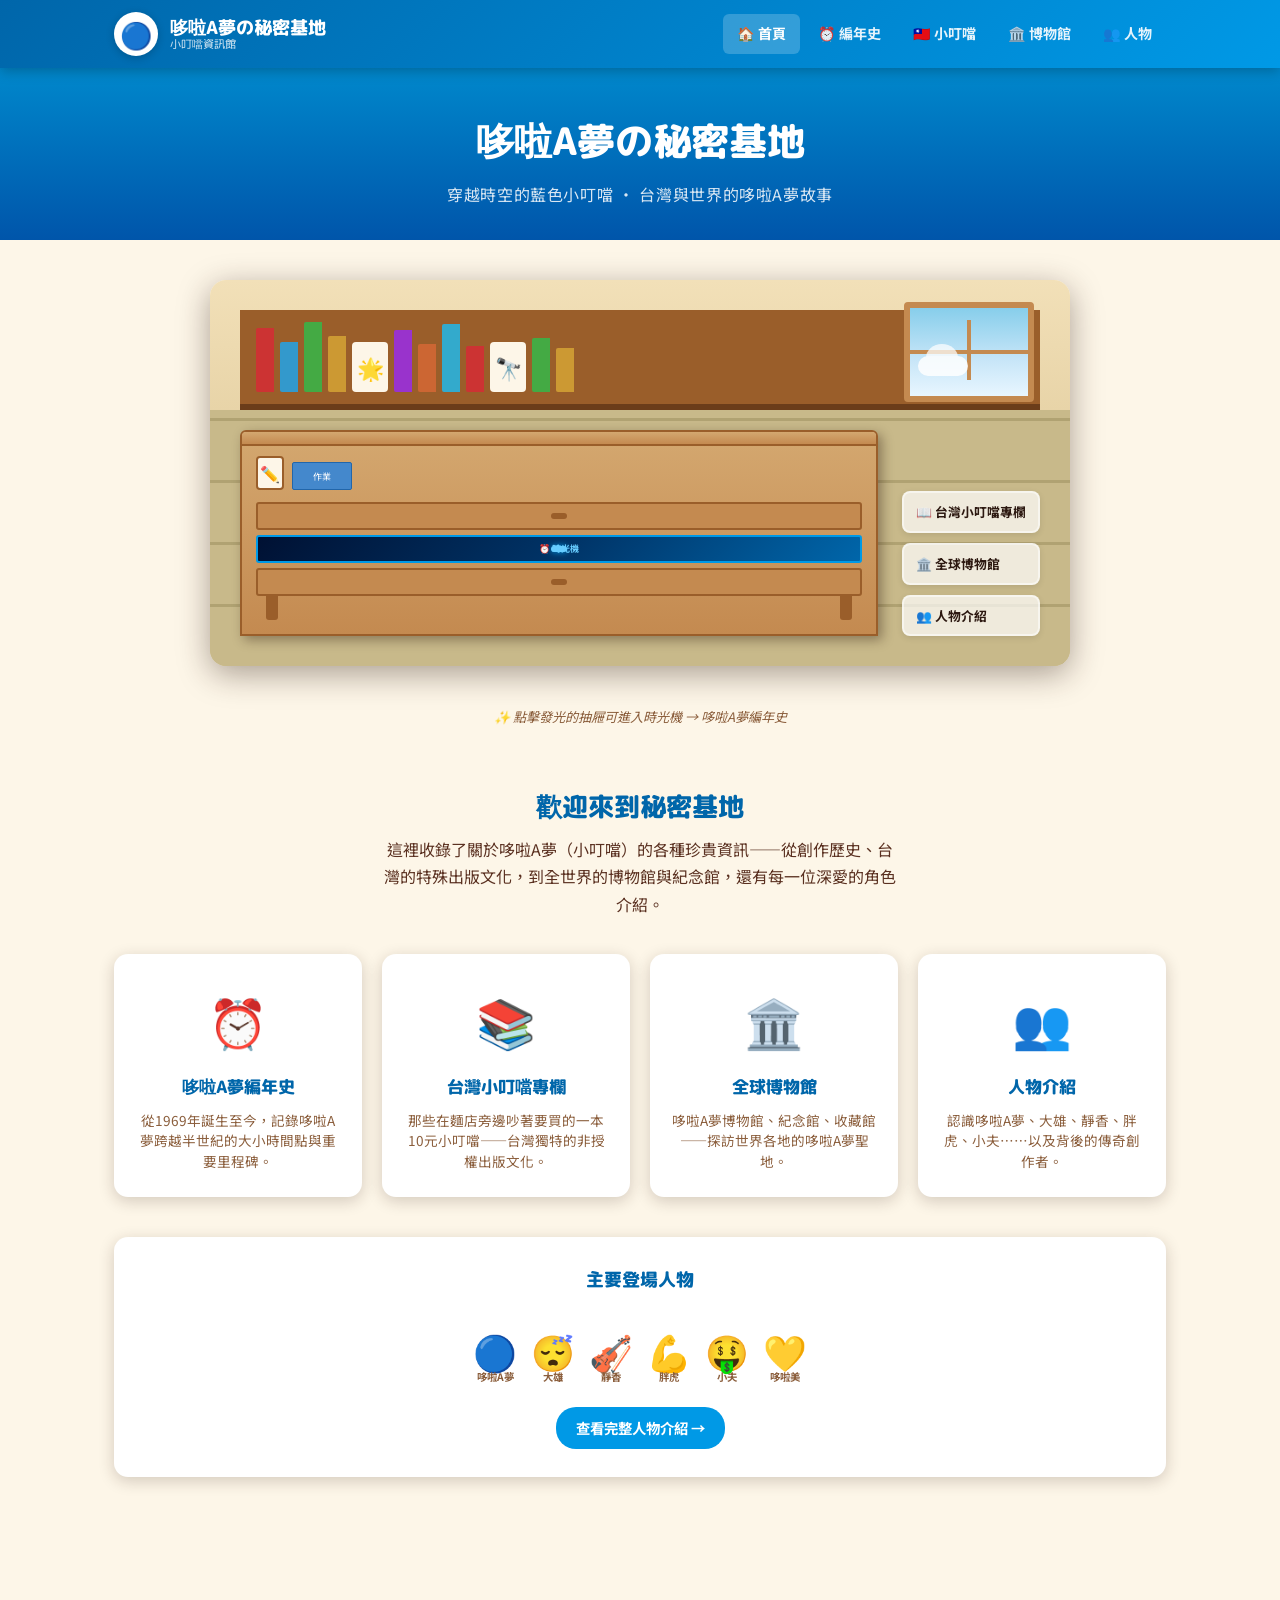
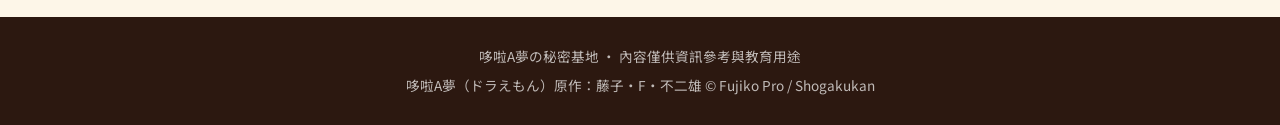
==== index.html @ fd7b61fc "Initial commit: 哆啦A夢秘密基地網站 包含首頁（大雄房間主題）、編年史、台灣小叮噹專欄、全球博物館、人物介紹共5頁。" ====
<!DOCTYPE html>
<html lang="zh-TW">
<head>
<meta charset="UTF-8">
<meta name="viewport" content="width=device-width, initial-scale=1.0">
<title>哆啦A夢の秘密基地 — 小叮噹資訊館</title>
<link rel="stylesheet" href="css/style.css">
<style>
  /* Index-only overrides */
  body { background: var(--cream); }

  .room-intro {
    background: linear-gradient(180deg, #0088cc 0%, #0055aa 100%);
    color: white;
    text-align: center;
    padding: 40px 24px 32px;
  }
  .room-intro h1 {
    font-family: 'M PLUS Rounded 1c', sans-serif;
    font-size: 2.4rem;
    font-weight: 800;
    margin-bottom: 8px;
  }
  .room-intro .sub {
    font-size: 1rem;
    opacity: 0.85;
    letter-spacing: 0.04em;
  }

  .drawer-link { display: block; text-decoration: none; }
  .drawer-link .drawer-magic { display: flex; align-items: center; justify-content: center; }

  .room-hint {
    text-align: center;
    font-size: 0.82rem;
    color: var(--text-light);
    margin-top: 10px;
    font-style: italic;
  }

  .doraemon-svg {
    display: block;
    width: 100%;
    max-width: 360px;
    margin: 0 auto 20px;
  }

  .character-row {
    display: flex;
    justify-content: center;
    gap: 14px;
    padding: 20px 0 10px;
  }
  .char-mini {
    text-align: center;
    font-size: 2.2rem;
    line-height: 1;
  }
  .char-mini span {
    display: block;
    font-size: 0.65rem;
    color: var(--text-light);
    font-weight: 700;
    margin-top: 4px;
  }
</style>
</head>
<body>

<header class="site-header">
  <div class="header-inner">
    <a href="index.html" class="site-logo">
      <div class="logo-icon">🔵</div>
      <div class="logo-text">
        哆啦A夢の秘密基地
        <div class="logo-sub">小叮噹資訊館</div>
      </div>
    </a>
    <nav class="site-nav">
      <a href="index.html" class="active">🏠 首頁</a>
      <a href="chronicle.html">⏰ 編年史</a>
      <a href="taiwan.html">🇹🇼 小叮噹</a>
      <a href="museums.html">🏛️ 博物館</a>
      <a href="characters.html">👥 人物</a>
    </nav>
  </div>
</header>

<div class="room-intro">
  <h1>哆啦A夢の秘密基地</h1>
  <p class="sub">穿越時空的藍色小叮噹 · 台灣與世界的哆啦A夢故事</p>
</div>

<div class="content-wrap">

  <!-- Room Scene -->
  <div class="room-scene">
    <!-- Wall -->
    <div class="room-wall">
      <div class="room-window">
        <div class="window-cross"></div>
        <div class="window-cloud"></div>
      </div>

      <!-- Bookshelf -->
      <div class="room-shelf">
        <div class="book book-1"></div>
        <div class="book book-2"></div>
        <div class="book book-3"></div>
        <div class="book book-4"></div>
        <div class="shelf-item">🌟</div>
        <div class="book book-5"></div>
        <div class="book book-6"></div>
        <div class="book book-7"></div>
        <div class="book book-1" style="height:46px"></div>
        <div class="shelf-item">🔭</div>
        <div class="book book-3" style="height:54px"></div>
        <div class="book book-4" style="height:44px"></div>
      </div>
    </div>

    <!-- Floor / Tatami -->
    <div class="room-floor-area">
      <!-- Desk -->
      <div class="desk">
        <div class="desk-top"></div>
        <div class="desk-items">
          <div class="pencil-cup">✏️</div>
          <div class="desk-book">作業</div>
        </div>
        <div class="drawers">
          <div class="drawer"></div>
          <a href="chronicle.html" class="drawer-link" title="打開時光機抽屜 → 前往編年史">
            <div class="drawer drawer-magic"></div>
          </a>
          <div class="drawer"></div>
        </div>
        <div class="desk-legs">
          <div class="desk-leg"></div>
          <div class="desk-leg"></div>
        </div>
      </div>

      <!-- Floor items / quick nav -->
      <div class="floor-items">
        <a href="taiwan.html" class="floor-item">📖 台灣小叮噹專欄</a>
        <a href="museums.html" class="floor-item">🏛️ 全球博物館</a>
        <a href="characters.html" class="floor-item">👥 人物介紹</a>
      </div>
    </div>
  </div>

  <p class="room-hint">✨ 點擊發光的抽屜可進入時光機 → 哆啦A夢編年史</p>

  <!-- Intro -->
  <div class="section-intro" style="margin-top:36px">
    <h2>歡迎來到秘密基地</h2>
    <p>這裡收錄了關於哆啦A夢（小叮噹）的各種珍貴資訊——從創作歷史、台灣的特殊出版文化，到全世界的博物館與紀念館，還有每一位深愛的角色介紹。</p>
  </div>

  <!-- Nav Cards -->
  <div class="nav-cards">
    <a href="chronicle.html" class="nav-card">
      <span class="nav-card-icon">⏰</span>
      <h3>哆啦A夢編年史</h3>
      <p>從1969年誕生至今，記錄哆啦A夢跨越半世紀的大小時間點與重要里程碑。</p>
    </a>
    <a href="taiwan.html" class="nav-card">
      <span class="nav-card-icon">📚</span>
      <h3>台灣小叮噹專欄</h3>
      <p>那些在麵店旁邊吵著要買的一本10元小叮噹——台灣獨特的非授權出版文化。</p>
    </a>
    <a href="museums.html" class="nav-card">
      <span class="nav-card-icon">🏛️</span>
      <h3>全球博物館</h3>
      <p>哆啦A夢博物館、紀念館、收藏館——探訪世界各地的哆啦A夢聖地。</p>
    </a>
    <a href="characters.html" class="nav-card">
      <span class="nav-card-icon">👥</span>
      <h3>人物介紹</h3>
      <p>認識哆啦A夢、大雄、靜香、胖虎、小夫⋯⋯以及背後的傳奇創作者。</p>
    </a>
  </div>

  <!-- Character quick show -->
  <div style="background:white; border-radius:14px; padding:28px 20px; box-shadow:0 4px 16px var(--shadow); text-align:center; margin-bottom:40px;">
    <div style="font-family:'M PLUS Rounded 1c',sans-serif; font-size:1.1rem; font-weight:800; color:var(--blue-dark); margin-bottom:18px;">主要登場人物</div>
    <div class="character-row">
      <div class="char-mini">🔵<span>哆啦A夢</span></div>
      <div class="char-mini">😴<span>大雄</span></div>
      <div class="char-mini">🎻<span>靜香</span></div>
      <div class="char-mini">💪<span>胖虎</span></div>
      <div class="char-mini">🤑<span>小夫</span></div>
      <div class="char-mini">💛<span>哆啦美</span></div>
    </div>
    <a href="characters.html" style="display:inline-block; margin-top:14px; padding:9px 20px; background:var(--blue); color:white; border-radius:20px; font-weight:700; font-size:0.9rem;">查看完整人物介紹 →</a>
  </div>

</div>

<footer>
  <p>哆啦A夢の秘密基地 · 內容僅供資訊參考與教育用途</p>
  <p style="margin-top:6px">哆啦A夢（ドラえもん）原作：藤子・F・不二雄 © Fujiko Pro / Shogakukan</p>
</footer>

</body>
</html>
---- css/style.css ----
@import url('https://fonts.googleapis.com/css2?family=M+PLUS+Rounded+1c:wght@400;700;800&family=Noto+Sans+TC:wght@300;400;700&display=swap');

:root {
  --blue: #0099e6;
  --blue-dark: #0066aa;
  --blue-light: #66ccff;
  --blue-glow: rgba(0, 153, 230, 0.5);
  --red: #dd2233;
  --yellow: #ffcc00;
  --wood: #6b3d1a;
  --wood-mid: #9a5e2a;
  --wood-light: #c48a50;
  --wood-highlight: #d4a870;
  --tatami: #c8b98a;
  --tatami-line: #b0a272;
  --wall: #f2e0b8;
  --wall-shadow: #e8d4a8;
  --cream: #fdf6e8;
  --text: #2c1810;
  --text-mid: #5a3020;
  --text-light: #8b5e3c;
  --white: #ffffff;
  --drawer-glow: rgba(0, 200, 255, 0.6);
  --shadow: rgba(44, 24, 16, 0.2);
  --shadow-deep: rgba(44, 24, 16, 0.4);
}

* { margin: 0; padding: 0; box-sizing: border-box; }

body {
  font-family: 'Noto Sans TC', 'M PLUS Rounded 1c', 'Microsoft JhengHei', sans-serif;
  background-color: var(--cream);
  color: var(--text);
  line-height: 1.7;
}

a { color: var(--blue-dark); text-decoration: none; }
a:hover { color: var(--blue); }

/* ── HEADER / NAV ─────────────────────────── */
.site-header {
  background: linear-gradient(135deg, var(--blue-dark) 0%, var(--blue) 100%);
  padding: 0;
  position: sticky;
  top: 0;
  z-index: 100;
  box-shadow: 0 3px 12px rgba(0,0,0,0.25);
}

.header-inner {
  max-width: 1100px;
  margin: 0 auto;
  display: flex;
  align-items: center;
  justify-content: space-between;
  padding: 0 24px;
}

.site-logo {
  display: flex;
  align-items: center;
  gap: 12px;
  padding: 12px 0;
  text-decoration: none;
}

.logo-icon {
  width: 44px;
  height: 44px;
  background: white;
  border-radius: 50%;
  display: flex;
  align-items: center;
  justify-content: center;
  font-size: 26px;
  box-shadow: 0 2px 8px rgba(0,0,0,0.2);
}

.logo-text {
  font-family: 'M PLUS Rounded 1c', sans-serif;
  font-weight: 800;
  color: white;
  font-size: 1.15rem;
  line-height: 1.2;
}

.logo-sub {
  font-size: 0.7rem;
  opacity: 0.85;
  font-weight: 400;
}

.site-nav {
  display: flex;
  gap: 4px;
}

.site-nav a {
  color: rgba(255,255,255,0.9);
  padding: 8px 14px;
  border-radius: 6px;
  font-size: 0.88rem;
  font-weight: 700;
  transition: all 0.2s;
  white-space: nowrap;
}

.site-nav a:hover, .site-nav a.active {
  background: rgba(255,255,255,0.2);
  color: white;
}

/* ── PAGE HERO ─────────────────────────────── */
.page-hero {
  background: linear-gradient(135deg, var(--blue) 0%, var(--blue-dark) 100%);
  color: white;
  text-align: center;
  padding: 48px 24px 40px;
}

.page-hero h1 {
  font-family: 'M PLUS Rounded 1c', sans-serif;
  font-size: 2.2rem;
  font-weight: 800;
  margin-bottom: 10px;
}

.page-hero p {
  font-size: 1rem;
  opacity: 0.9;
  max-width: 600px;
  margin: 0 auto;
}

/* ── MAIN CONTENT ──────────────────────────── */
.content-wrap {
  max-width: 1100px;
  margin: 0 auto;
  padding: 40px 24px;
}

/* ── ROOM SCENE (INDEX) ────────────────────── */
.room-scene {
  position: relative;
  width: 100%;
  max-width: 860px;
  margin: 0 auto 40px;
  border-radius: 16px;
  overflow: hidden;
  box-shadow: 0 8px 32px var(--shadow-deep);
}

.room-wall {
  background: linear-gradient(180deg, var(--wall) 0%, var(--wall-shadow) 100%);
  padding: 30px 30px 0;
  position: relative;
}

.room-window {
  position: absolute;
  top: 22px;
  right: 36px;
  width: 130px;
  height: 100px;
  background: linear-gradient(180deg, #87ceeb 0%, #c8e6f8 60%, #e8f6ff 100%);
  border: 6px solid var(--wood-light);
  border-radius: 4px;
  overflow: hidden;
}

.window-cross {
  position: absolute;
  top: 50%;
  left: 0; right: 0;
  height: 4px;
  background: var(--wood-light);
  transform: translateY(-50%);
}

.window-cross::after {
  content: '';
  position: absolute;
  left: 50%;
  top: -30px;
  width: 4px;
  height: 60px;
  background: var(--wood-light);
  transform: translateX(-50%);
}

.window-cloud {
  position: absolute;
  bottom: 20px;
  left: 8px;
  width: 50px;
  height: 20px;
  background: white;
  border-radius: 50px;
  opacity: 0.85;
}

.window-cloud::after {
  content: '';
  position: absolute;
  top: -12px;
  left: 8px;
  width: 32px;
  height: 28px;
  background: white;
  border-radius: 50%;
  opacity: 0.85;
}

.room-shelf {
  background: var(--wood-mid);
  border-bottom: 6px solid var(--wood);
  padding: 12px 16px;
  display: flex;
  gap: 6px;
  align-items: flex-end;
  min-height: 80px;
  margin-bottom: 0;
}

.book {
  width: 18px;
  border-radius: 2px 0 0 2px;
  cursor: pointer;
  transition: transform 0.2s;
}

.book:hover { transform: translateY(-4px); }

.book-1 { height: 64px; background: #cc3333; }
.book-2 { height: 50px; background: #3399cc; }
.book-3 { height: 70px; background: #44aa44; }
.book-4 { height: 56px; background: #cc9933; }
.book-5 { height: 62px; background: #9933cc; }
.book-6 { height: 48px; background: #cc6633; }
.book-7 { height: 68px; background: #33aacc; }
.shelf-item {
  width: 36px;
  height: 50px;
  background: var(--cream);
  border-radius: 4px;
  display: flex;
  align-items: center;
  justify-content: center;
  font-size: 22px;
}

.room-floor-area {
  background: repeating-linear-gradient(
    0deg,
    var(--tatami) 0px,
    var(--tatami) 59px,
    var(--tatami-line) 59px,
    var(--tatami-line) 62px
  ),
  repeating-linear-gradient(
    90deg,
    transparent 0px,
    transparent 119px,
    var(--tatami-line) 119px,
    var(--tatami-line) 122px
  );
  background-color: var(--tatami);
  padding: 20px 30px 30px;
  display: flex;
  gap: 24px;
  align-items: flex-end;
}

/* Desk */
.desk {
  flex: 1;
  background: linear-gradient(180deg, var(--wood-highlight) 0%, var(--wood-light) 100%);
  border-radius: 6px 6px 0 0;
  padding: 14px;
  box-shadow: 4px 4px 12px var(--shadow-deep), inset 0 1px 0 rgba(255,255,255,0.3);
  border: 2px solid var(--wood-mid);
  min-height: 160px;
  position: relative;
}

.desk-top {
  height: 14px;
  background: linear-gradient(180deg, var(--wood-highlight), var(--wood-light));
  border-radius: 4px 4px 0 0;
  margin: -14px -14px 10px;
  border-bottom: 2px solid var(--wood-mid);
}

.desk-items {
  display: flex;
  gap: 8px;
  align-items: flex-end;
  margin-bottom: 12px;
}

.pencil-cup {
  width: 28px;
  height: 34px;
  background: var(--cream);
  border-radius: 4px;
  border: 2px solid var(--wood-mid);
  display: flex;
  align-items: center;
  justify-content: center;
  font-size: 16px;
}

.desk-book {
  height: 28px;
  width: 60px;
  background: #4488cc;
  border-radius: 2px;
  border: 1px solid #2266aa;
  display: flex;
  align-items: center;
  justify-content: center;
  color: white;
  font-size: 9px;
}

.drawers {
  display: flex;
  flex-direction: column;
  gap: 5px;
}

.drawer {
  background: var(--wood-light);
  border: 2px solid var(--wood-mid);
  border-radius: 3px;
  height: 28px;
  position: relative;
  cursor: pointer;
  transition: all 0.3s ease;
}

.drawer::after {
  content: '';
  position: absolute;
  left: 50%;
  top: 50%;
  transform: translate(-50%, -50%);
  width: 16px;
  height: 6px;
  background: var(--wood-mid);
  border-radius: 3px;
}

.drawer:hover {
  background: var(--wood-highlight);
  transform: translateX(-3px);
}

.drawer-magic {
  background: linear-gradient(135deg, #001133 0%, #003366 50%, #0066aa 100%);
  border-color: var(--blue);
  animation: glow-pulse 2.5s ease-in-out infinite;
  position: relative;
  overflow: visible;
}

.drawer-magic::after {
  background: var(--blue-light);
  box-shadow: 0 0 6px var(--blue);
}

.drawer-magic::before {
  content: '⏰ 時光機';
  position: absolute;
  left: 50%;
  top: 50%;
  transform: translate(-50%, -50%);
  color: var(--blue-light);
  font-size: 9px;
  font-weight: 700;
  white-space: nowrap;
  z-index: 2;
}

@keyframes glow-pulse {
  0%, 100% { box-shadow: 0 0 8px var(--blue-glow), inset 0 0 8px rgba(0,100,200,0.3); }
  50% { box-shadow: 0 0 18px var(--blue-glow), 0 0 30px rgba(0,153,230,0.3), inset 0 0 12px rgba(0,150,255,0.4); }
}

.desk-legs {
  display: flex;
  justify-content: space-between;
  margin: 0 10px;
}

.desk-leg {
  width: 12px;
  height: 24px;
  background: var(--wood-mid);
  border-radius: 0 0 3px 3px;
}

/* Quick nav items on room floor */
.floor-items {
  display: flex;
  flex-direction: column;
  gap: 10px;
}

.floor-item {
  background: rgba(255,255,255,0.7);
  border-radius: 8px;
  padding: 8px 12px;
  display: flex;
  align-items: center;
  gap: 8px;
  font-size: 0.8rem;
  font-weight: 700;
  color: var(--text);
  cursor: pointer;
  text-decoration: none;
  transition: all 0.2s;
  border: 2px solid rgba(255,255,255,0.5);
  box-shadow: 0 2px 6px rgba(0,0,0,0.1);
}

.floor-item:hover {
  background: white;
  transform: translateX(4px);
  color: var(--blue-dark);
}

/* ── INDEX SECTION CARDS ───────────────────── */
.section-intro {
  text-align: center;
  padding: 20px 0 36px;
}

.section-intro h2 {
  font-family: 'M PLUS Rounded 1c', sans-serif;
  font-size: 1.6rem;
  font-weight: 800;
  color: var(--blue-dark);
  margin-bottom: 8px;
}

.section-intro p {
  color: var(--text-mid);
  max-width: 520px;
  margin: 0 auto;
}

.nav-cards {
  display: grid;
  grid-template-columns: repeat(auto-fit, minmax(220px, 1fr));
  gap: 20px;
  margin-bottom: 40px;
}

.nav-card {
  background: white;
  border-radius: 14px;
  padding: 24px 20px;
  text-align: center;
  box-shadow: 0 4px 16px var(--shadow);
  border: 2px solid transparent;
  transition: all 0.25s;
  text-decoration: none;
  color: var(--text);
  display: block;
}

.nav-card:hover {
  border-color: var(--blue);
  transform: translateY(-4px);
  box-shadow: 0 8px 24px var(--shadow-deep);
  color: var(--text);
}

.nav-card-icon {
  font-size: 3rem;
  margin-bottom: 12px;
  display: block;
}

.nav-card h3 {
  font-family: 'M PLUS Rounded 1c', sans-serif;
  font-weight: 800;
  font-size: 1.05rem;
  color: var(--blue-dark);
  margin-bottom: 8px;
}

.nav-card p {
  font-size: 0.85rem;
  color: var(--text-light);
  line-height: 1.5;
}

/* ── TIMELINE ──────────────────────────────── */
.timeline-wrap {
  position: relative;
  padding-left: 40px;
}

.timeline-wrap::before {
  content: '';
  position: absolute;
  left: 14px;
  top: 0;
  bottom: 0;
  width: 4px;
  background: linear-gradient(180deg, var(--blue) 0%, var(--blue-dark) 100%);
  border-radius: 4px;
}

.timeline-item {
  position: relative;
  margin-bottom: 32px;
}

.timeline-dot {
  position: absolute;
  left: -34px;
  top: 4px;
  width: 20px;
  height: 20px;
  border-radius: 50%;
  background: white;
  border: 4px solid var(--blue);
  z-index: 2;
}

.timeline-item.major .timeline-dot {
  border-color: var(--red);
  background: var(--red);
  width: 24px;
  height: 24px;
  left: -36px;
  top: 2px;
}

.timeline-year {
  font-family: 'M PLUS Rounded 1c', sans-serif;
  font-size: 1.1rem;
  font-weight: 800;
  color: var(--blue-dark);
  margin-bottom: 4px;
}

.timeline-item.major .timeline-year {
  color: var(--red);
  font-size: 1.2rem;
}

.timeline-content {
  background: white;
  border-radius: 10px;
  padding: 16px 20px;
  box-shadow: 0 2px 10px var(--shadow);
  border-left: 4px solid var(--blue);
}

.timeline-item.major .timeline-content {
  border-left-color: var(--red);
  background: linear-gradient(135deg, #fff8f8 0%, white 100%);
}

.timeline-content h3 {
  font-family: 'M PLUS Rounded 1c', sans-serif;
  font-weight: 700;
  font-size: 1rem;
  color: var(--text);
  margin-bottom: 6px;
}

.timeline-content p {
  font-size: 0.9rem;
  color: var(--text-mid);
  line-height: 1.65;
}

.timeline-era {
  font-family: 'M PLUS Rounded 1c', sans-serif;
  font-size: 0.8rem;
  font-weight: 800;
  color: white;
  background: var(--blue);
  padding: 4px 14px;
  border-radius: 20px;
  display: inline-block;
  margin-bottom: 20px;
}

/* ── TAIWAN PAGE ───────────────────────────── */
.taiwan-hero {
  background: linear-gradient(135deg, #cc0000 0%, #990000 100%);
  color: white;
  padding: 48px 24px;
  text-align: center;
}

.taiwan-hero h1 {
  font-family: 'M PLUS Rounded 1c', sans-serif;
  font-size: 2.2rem;
  font-weight: 800;
  margin-bottom: 10px;
}

.taiwan-hero p { opacity: 0.9; max-width: 560px; margin: 0 auto; }

.article-body {
  max-width: 760px;
  margin: 0 auto;
}

.article-body h2 {
  font-family: 'M PLUS Rounded 1c', sans-serif;
  font-size: 1.4rem;
  font-weight: 800;
  color: var(--blue-dark);
  margin: 32px 0 12px;
  padding-bottom: 8px;
  border-bottom: 3px solid var(--blue);
}

.article-body h3 {
  font-size: 1.1rem;
  font-weight: 700;
  color: var(--text);
  margin: 20px 0 8px;
}

.article-body p {
  color: var(--text-mid);
  margin-bottom: 14px;
  line-height: 1.8;
}

.article-body ul, .article-body ol {
  padding-left: 24px;
  color: var(--text-mid);
  margin-bottom: 14px;
}

.article-body li {
  margin-bottom: 6px;
  line-height: 1.7;
}

.photo-card {
  background: white;
  border-radius: 12px;
  overflow: hidden;
  box-shadow: 0 4px 16px var(--shadow);
  margin: 24px 0;
}

.photo-card img {
  width: 100%;
  max-height: 400px;
  object-fit: contain;
  background: #f0f0f0;
  display: block;
}

.photo-card-caption {
  padding: 14px 18px;
  font-size: 0.85rem;
  color: var(--text-light);
  border-top: 1px solid #eee;
  line-height: 1.5;
}

.photo-card-caption a {
  color: var(--blue-dark);
}

.highlight-box {
  background: linear-gradient(135deg, #f0f7ff 0%, #e6f3ff 100%);
  border-left: 5px solid var(--blue);
  border-radius: 0 10px 10px 0;
  padding: 18px 20px;
  margin: 20px 0;
}

.highlight-box.red {
  background: linear-gradient(135deg, #fff0f0 0%, #ffe6e6 100%);
  border-left-color: var(--red);
}

.highlight-box p {
  margin: 0;
  font-style: italic;
  color: var(--text);
}

.tag {
  display: inline-block;
  padding: 3px 10px;
  border-radius: 20px;
  font-size: 0.78rem;
  font-weight: 700;
  margin: 2px;
}

.tag-blue { background: var(--blue); color: white; }
.tag-red { background: var(--red); color: white; }
.tag-yellow { background: var(--yellow); color: var(--text); }

/* ── MUSEUMS PAGE ──────────────────────────── */
.museums-grid {
  display: grid;
  grid-template-columns: repeat(auto-fill, minmax(310px, 1fr));
  gap: 24px;
}

.museum-card {
  background: white;
  border-radius: 14px;
  overflow: hidden;
  box-shadow: 0 4px 16px var(--shadow);
  transition: transform 0.2s, box-shadow 0.2s;
  display: flex;
  flex-direction: column;
}

.museum-card:hover {
  transform: translateY(-4px);
  box-shadow: 0 10px 28px var(--shadow-deep);
}

.museum-img {
  height: 180px;
  display: flex;
  align-items: center;
  justify-content: center;
  font-size: 3.5rem;
  position: relative;
  overflow: hidden;
}

.museum-img img {
  width: 100%;
  height: 100%;
  object-fit: cover;
}

.museum-img .museum-emoji {
  font-size: 4rem;
  filter: drop-shadow(0 2px 4px rgba(0,0,0,0.3));
}

.museum-body {
  padding: 20px;
  flex: 1;
  display: flex;
  flex-direction: column;
}

.museum-badge {
  display: flex;
  gap: 6px;
  margin-bottom: 10px;
  flex-wrap: wrap;
}

.museum-card h3 {
  font-family: 'M PLUS Rounded 1c', sans-serif;
  font-size: 1.1rem;
  font-weight: 800;
  color: var(--text);
  margin-bottom: 6px;
  line-height: 1.3;
}

.museum-location {
  font-size: 0.82rem;
  color: var(--text-light);
  margin-bottom: 12px;
  display: flex;
  align-items: center;
  gap: 4px;
}

.museum-desc {
  font-size: 0.88rem;
  color: var(--text-mid);
  line-height: 1.65;
  flex: 1;
}

.museum-stats {
  display: grid;
  grid-template-columns: 1fr 1fr;
  gap: 8px;
  margin-top: 14px;
  padding-top: 14px;
  border-top: 1px solid #eee;
}

.stat-item {
  background: var(--cream);
  border-radius: 8px;
  padding: 8px 10px;
}

.stat-label {
  font-size: 0.72rem;
  color: var(--text-light);
  font-weight: 700;
  display: block;
  margin-bottom: 2px;
}

.stat-value {
  font-size: 0.9rem;
  color: var(--text);
  font-weight: 700;
}

/* ── CHARACTERS PAGE ───────────────────────── */
.characters-grid {
  display: grid;
  grid-template-columns: repeat(auto-fill, minmax(240px, 1fr));
  gap: 24px;
}

.char-card {
  background: white;
  border-radius: 14px;
  overflow: hidden;
  box-shadow: 0 4px 16px var(--shadow);
  transition: transform 0.2s;
}

.char-card:hover { transform: translateY(-4px); }

.char-avatar {
  height: 160px;
  display: flex;
  align-items: center;
  justify-content: center;
  position: relative;
  overflow: hidden;
}

.char-avatar .avatar-emoji {
  font-size: 5rem;
  filter: drop-shadow(2px 4px 8px rgba(0,0,0,0.2));
}

.char-body {
  padding: 18px;
}

.char-name-jp {
  font-size: 0.78rem;
  color: var(--text-light);
  margin-bottom: 2px;
}

.char-card h3 {
  font-family: 'M PLUS Rounded 1c', sans-serif;
  font-size: 1.15rem;
  font-weight: 800;
  color: var(--text);
  margin-bottom: 4px;
}

.char-role {
  font-size: 0.8rem;
  color: white;
  padding: 2px 10px;
  border-radius: 20px;
  display: inline-block;
  margin-bottom: 10px;
  font-weight: 700;
}

.char-desc {
  font-size: 0.85rem;
  color: var(--text-mid);
  line-height: 1.65;
}

.char-facts {
  margin-top: 12px;
  padding-top: 12px;
  border-top: 1px solid #eee;
}

.char-fact {
  display: flex;
  font-size: 0.8rem;
  padding: 3px 0;
  gap: 8px;
}

.char-fact-label {
  color: var(--text-light);
  min-width: 60px;
  font-weight: 700;
}

.char-fact-val {
  color: var(--text-mid);
}

/* ── SECTION HEADING ───────────────────────── */
.section-title {
  font-family: 'M PLUS Rounded 1c', sans-serif;
  font-size: 1.6rem;
  font-weight: 800;
  color: var(--blue-dark);
  padding-bottom: 10px;
  border-bottom: 4px solid var(--blue);
  margin-bottom: 28px;
  display: flex;
  align-items: center;
  gap: 10px;
}

/* ── FOOTER ─────────────────────────────────── */
footer {
  background: var(--text);
  color: rgba(255,255,255,0.7);
  text-align: center;
  padding: 28px 24px;
  font-size: 0.85rem;
  margin-top: 60px;
}

footer a { color: var(--blue-light); }

/* ── UTILITY ─────────────────────────────────── */
.badge {
  display: inline-block;
  padding: 3px 10px;
  border-radius: 20px;
  font-size: 0.76rem;
  font-weight: 700;
}

.badge-blue { background: var(--blue); color: white; }
.badge-red { background: var(--red); color: white; }
.badge-green { background: #339944; color: white; }
.badge-yellow { background: var(--yellow); color: var(--text); }
.badge-grey { background: #999; color: white; }

/* ── RESPONSIVE ──────────────────────────────── */
@media (max-width: 700px) {
  .site-nav a { padding: 8px 8px; font-size: 0.78rem; }
  .logo-text { font-size: 1rem; }
  .page-hero h1 { font-size: 1.6rem; }
  .room-scene { border-radius: 10px; }
  .room-window { display: none; }
  .museums-grid { grid-template-columns: 1fr; }
  .characters-grid { grid-template-columns: repeat(2, 1fr); }
  .nav-cards { grid-template-columns: repeat(2, 1fr); }
}

@media (max-width: 480px) {
  .characters-grid { grid-template-columns: 1fr; }
  .nav-cards { grid-template-columns: 1fr; }
  .museum-stats { grid-template-columns: 1fr; }
}
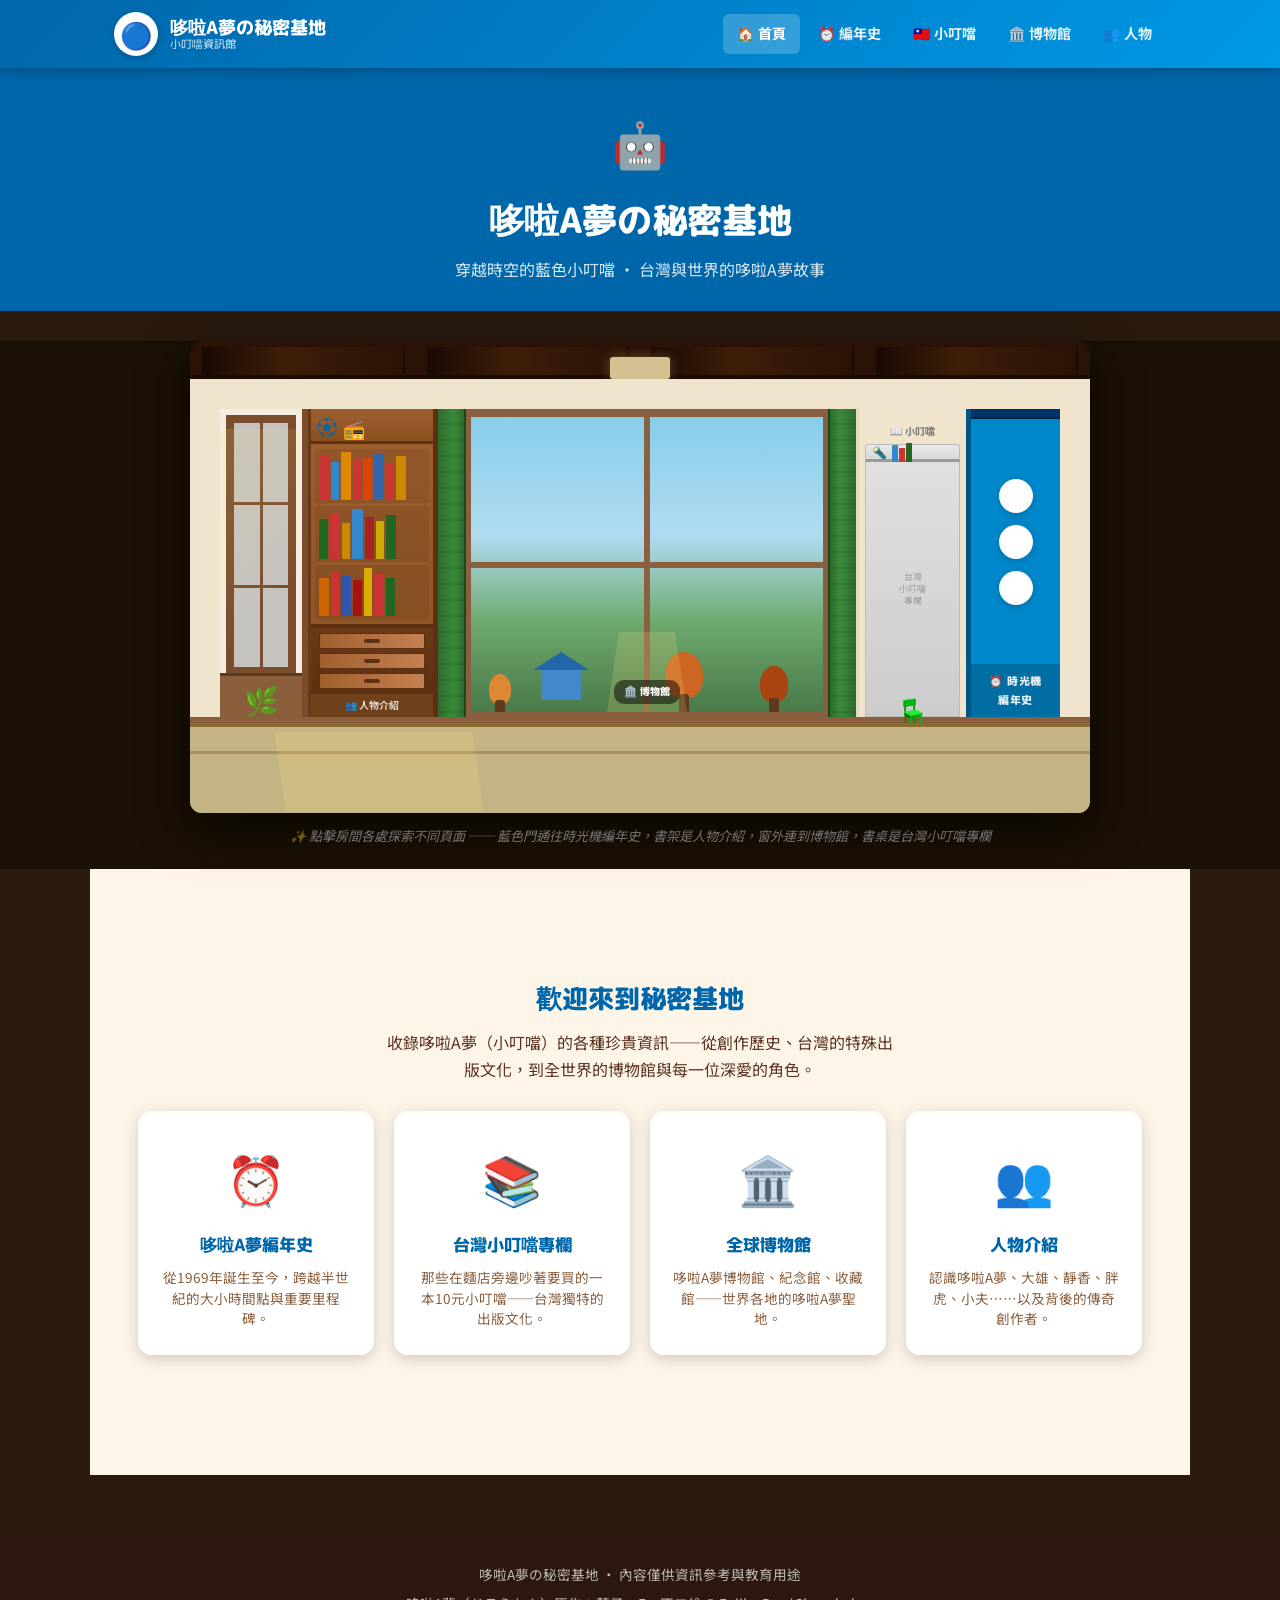
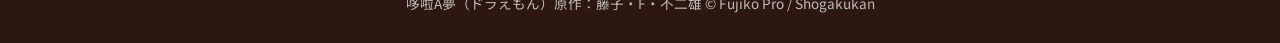
==== commit 76612760: "重設計：大雄房間主題、人物真實圖片、博物館拆分子頁面 - index.html：依據參考圖重繪大雄房間CSS場景（書架、榻榻米、大窗、藍色哆啦A夢拉門） - characters.html：換用維基百" ====
--- a/index.html
+++ b/index.html
@@ -6,63 +6,541 @@
 <title>哆啦A夢の秘密基地 — 小叮噹資訊館</title>
 <link rel="stylesheet" href="css/style.css">
 <style>
-  /* Index-only overrides */
-  body { background: var(--cream); }
-
-  .room-intro {
-    background: linear-gradient(180deg, #0088cc 0%, #0055aa 100%);
-    color: white;
-    text-align: center;
-    padding: 40px 24px 32px;
-  }
-  .room-intro h1 {
-    font-family: 'M PLUS Rounded 1c', sans-serif;
-    font-size: 2.4rem;
-    font-weight: 800;
-    margin-bottom: 8px;
-  }
-  .room-intro .sub {
-    font-size: 1rem;
-    opacity: 0.85;
-    letter-spacing: 0.04em;
-  }
-
-  .drawer-link { display: block; text-decoration: none; }
-  .drawer-link .drawer-magic { display: flex; align-items: center; justify-content: center; }
-
-  .room-hint {
-    text-align: center;
-    font-size: 0.82rem;
-    color: var(--text-light);
-    margin-top: 10px;
-    font-style: italic;
-  }
-
-  .doraemon-svg {
-    display: block;
-    width: 100%;
-    max-width: 360px;
-    margin: 0 auto 20px;
-  }
-
-  .character-row {
-    display: flex;
-    justify-content: center;
-    gap: 14px;
-    padding: 20px 0 10px;
-  }
-  .char-mini {
-    text-align: center;
-    font-size: 2.2rem;
-    line-height: 1;
-  }
-  .char-mini span {
-    display: block;
-    font-size: 0.65rem;
-    color: var(--text-light);
-    font-weight: 700;
-    margin-top: 4px;
-  }
+body { background: #2a1a0e; }
+
+/* ── ROOM WRAPPER ─────────────────────────── */
+.room-wrapper {
+  max-width: 900px;
+  margin: 30px auto 0;
+  border-radius: 12px;
+  overflow: hidden;
+  box-shadow: 0 16px 48px rgba(0,0,0,0.6);
+  position: relative;
+}
+
+/* ── CEILING ──────────────────────────────── */
+.room-ceiling {
+  background: #2a1206;
+  height: 38px;
+  display: flex;
+  align-items: flex-end;
+  padding: 0 12px;
+  gap: 22px;
+  border-bottom: 4px solid #1a0c04;
+}
+.ceiling-beam {
+  flex: 1;
+  height: 28px;
+  background: linear-gradient(90deg, #1a0a04 0%, #3d1e08 40%, #2a1206 100%);
+  border-radius: 0 0 3px 3px;
+  border-left: 2px solid #1a0a04;
+  border-right: 2px solid #1a0a04;
+}
+.ceiling-light {
+  position: absolute;
+  top: 16px;
+  left: 50%;
+  transform: translateX(-50%);
+  width: 60px;
+  height: 22px;
+  background: #d4c090;
+  border-radius: 3px;
+  box-shadow: 0 0 12px rgba(255,220,120,0.3);
+}
+
+/* ── WALL AREA ────────────────────────────── */
+.room-wall {
+  display: flex;
+  background: #f0e4cc;
+  min-height: 300px;
+  align-items: stretch;
+  border-bottom: 6px solid #8b5e3c;
+}
+
+/* ── LEFT SHOJI PANEL ─────────────────────── */
+.left-panel {
+  width: 88px;
+  flex-shrink: 0;
+  background: #f5ede0;
+  border-right: 6px solid #7a4e2d;
+  position: relative;
+  display: flex;
+  flex-direction: column;
+}
+.shoji-top {
+  flex: 1;
+  border: 5px solid #7a4e2d;
+  border-bottom: 3px solid #7a4e2d;
+  margin: 6px 6px 0;
+  display: grid;
+  grid-template-columns: 1fr 1fr;
+  grid-template-rows: 1fr 1fr 1fr;
+  gap: 3px;
+  padding: 3px;
+  background: #7a4e2d;
+}
+.shoji-pane {
+  background: rgba(230,245,255,0.7);
+}
+/* sunlight through left window */
+.shoji-top::after {
+  content: '';
+  position: absolute;
+  top: 20px;
+  left: 0;
+  width: 100%;
+  height: 100%;
+  background: linear-gradient(135deg, rgba(255,220,120,0.15) 0%, transparent 60%);
+  pointer-events: none;
+}
+.left-plant {
+  height: 44px;
+  background: #8b5e3c;
+  border-top: 3px solid #5c3a1e;
+  display: flex;
+  align-items: flex-end;
+  justify-content: center;
+  padding-bottom: 4px;
+}
+.plant-emoji { font-size: 28px; line-height: 1; }
+
+/* notes pinned to left wall (outside shoji) */
+.wall-notes {
+  position: absolute;
+  top: 10px;
+  left: -44px;
+  width: 38px;
+}
+.wall-note {
+  background: #ffe99a;
+  width: 30px;
+  height: 36px;
+  margin-bottom: 4px;
+  box-shadow: 1px 2px 4px rgba(0,0,0,0.15);
+  transform: rotate(-2deg);
+  font-size: 5px;
+  padding: 3px;
+  color: #555;
+  line-height: 1.5;
+  border-top: 3px solid #cc2222;
+}
+
+/* ── BOOKSHELF ────────────────────────────── */
+.bookshelf-section {
+  width: 130px;
+  flex-shrink: 0;
+  background: linear-gradient(180deg, #a06030 0%, #8b5020 100%);
+  border-right: 5px solid #5c3010;
+  border-left: 3px solid #6b3818;
+  display: flex;
+  flex-direction: column;
+  cursor: pointer;
+  transition: filter 0.2s;
+  text-decoration: none;
+}
+.bookshelf-section:hover { filter: brightness(1.1); }
+
+.shelf-top-deco {
+  padding: 8px 6px 4px;
+  display: flex;
+  align-items: flex-end;
+  gap: 6px;
+  border-bottom: 3px solid #5c3010;
+  background: linear-gradient(180deg, #a06030 0%, #8b5020 100%);
+}
+.deco-ball { font-size: 20px; line-height: 1; }
+.deco-radio { font-size: 18px; line-height: 1; }
+
+.shelf-books {
+  flex: 1;
+  padding: 5px 4px;
+  display: flex;
+  flex-direction: column;
+  gap: 3px;
+  border-bottom: 4px solid #5c3010;
+}
+.shelf-row {
+  display: flex;
+  gap: 2px;
+  align-items: flex-end;
+  background: rgba(0,0,0,0.08);
+  padding: 3px 4px;
+  border-radius: 2px;
+}
+.book-spine {
+  border-radius: 1px 0 0 1px;
+  flex-shrink: 0;
+}
+
+.shelf-drawers {
+  padding: 5px 8px;
+  display: flex;
+  flex-direction: column;
+  gap: 4px;
+  background: linear-gradient(180deg, #6b3a18, #5c3010);
+}
+.mini-drawer {
+  height: 16px;
+  background: linear-gradient(90deg, #a06030, #c48050);
+  border-radius: 2px;
+  border: 1px solid #5c3010;
+  position: relative;
+}
+.mini-drawer::after {
+  content: '';
+  position: absolute;
+  left: 50%;
+  top: 50%;
+  transform: translate(-50%, -50%);
+  width: 16px;
+  height: 4px;
+  background: #5c3010;
+  border-radius: 2px;
+}
+
+.shelf-nav-hint {
+  font-size: 0.62rem;
+  color: rgba(255,255,255,0.8);
+  text-align: center;
+  padding: 3px 4px;
+  font-weight: 700;
+  background: rgba(0,0,0,0.2);
+}
+
+/* ── CENTER WINDOW ────────────────────────── */
+.center-window {
+  flex: 1;
+  display: flex;
+  background: #f0e4cc;
+  position: relative;
+  overflow: hidden;
+}
+.curtain {
+  width: 28px;
+  flex-shrink: 0;
+  z-index: 2;
+  position: relative;
+}
+.curtain-left {
+  background: linear-gradient(90deg, #2d6b2d 0%, #3a8a3a 60%, #2d6b2d 100%);
+  border-right: 2px solid #1a4a1a;
+}
+.curtain-right {
+  background: linear-gradient(90deg, #2d6b2d 0%, #3a8a3a 40%, #2d6b2d 100%);
+  border-left: 2px solid #1a4a1a;
+}
+.curtain::before {
+  content: '';
+  position: absolute;
+  top: 0;
+  left: 0;
+  right: 0;
+  bottom: 0;
+  background: repeating-linear-gradient(
+    180deg,
+    transparent 0px,
+    transparent 14px,
+    rgba(0,0,0,0.08) 14px,
+    rgba(0,0,0,0.08) 16px
+  );
+}
+.window-view {
+  flex: 1;
+  background: linear-gradient(180deg, #87ceeb 0%, #b0dcf0 40%, #6da86d 70%, #4a7a4a 100%);
+  border: 5px solid #8b6040;
+  border-top: 8px solid #8b6040;
+  display: flex;
+  align-items: flex-end;
+  justify-content: center;
+  position: relative;
+  overflow: hidden;
+}
+/* autumn trees outside */
+.outside-tree {
+  position: absolute;
+  bottom: 0;
+}
+.tree-trunk {
+  width: 10px;
+  background: #5c3a1e;
+  border-radius: 3px 3px 0 0;
+  margin: 0 auto;
+}
+.tree-top {
+  border-radius: 50% 50% 40% 40%;
+  margin-bottom: -4px;
+}
+.outside-house {
+  position: absolute;
+  bottom: 12px;
+  left: 20%;
+  width: 40px;
+  height: 30px;
+  background: #4488cc;
+  border-radius: 0;
+}
+.outside-house::before {
+  content: '';
+  position: absolute;
+  bottom: 100%;
+  left: -8px;
+  width: 0;
+  height: 0;
+  border-left: 28px solid transparent;
+  border-right: 28px solid transparent;
+  border-bottom: 18px solid #2266aa;
+}
+/* window frame crossbar */
+.window-view::after {
+  content: '';
+  position: absolute;
+  top: 50%;
+  left: -5px;
+  right: -5px;
+  height: 6px;
+  background: #8b6040;
+  transform: translateY(-50%);
+}
+.window-view::before {
+  content: '';
+  position: absolute;
+  left: 50%;
+  top: -8px;
+  bottom: -8px;
+  width: 6px;
+  background: #8b6040;
+  transform: translateX(-50%);
+}
+
+/* sunlight on floor from center window */
+.sunlight-rect {
+  position: absolute;
+  bottom: 0;
+  left: 50%;
+  transform: translateX(-50%);
+  width: 80px;
+  height: 80px;
+  background: rgba(255,220,120,0.18);
+  clip-path: polygon(15% 0%, 85% 0%, 100% 100%, 0% 100%);
+}
+
+/* ── DESK AREA ────────────────────────────── */
+.desk-section {
+  width: 110px;
+  flex-shrink: 0;
+  background: #f0e4cc;
+  display: flex;
+  flex-direction: column;
+  padding: 10px 6px 0;
+  border-left: 3px solid rgba(0,0,0,0.06);
+  cursor: pointer;
+  text-decoration: none;
+  transition: filter 0.2s;
+}
+.desk-section:hover { filter: brightness(0.95); }
+.desk-top-surface {
+  background: linear-gradient(180deg, #e8e8e8 0%, #d8d8d8 100%);
+  border-radius: 4px 4px 0 0;
+  height: 18px;
+  border: 1px solid #bbb;
+  border-bottom: 3px solid #999;
+  display: flex;
+  align-items: center;
+  padding: 0 6px;
+  gap: 5px;
+}
+.desk-lamp { font-size: 12px; }
+.desk-books-stack {
+  display: flex;
+  gap: 1px;
+  align-items: flex-end;
+  height: 22px;
+}
+.d-book {
+  width: 6px;
+  border-radius: 1px 0 0 1px;
+}
+
+.desk-body {
+  flex: 1;
+  background: linear-gradient(180deg, #e0e0e0 0%, #cccccc 100%);
+  border: 1px solid #bbb;
+  border-top: none;
+  display: flex;
+  align-items: center;
+  justify-content: center;
+  position: relative;
+}
+.desk-chair {
+  position: absolute;
+  bottom: -20px;
+  left: 50%;
+  transform: translateX(-50%);
+  font-size: 28px;
+  filter: hue-rotate(90deg) saturate(2);
+}
+.desk-nav-hint {
+  font-size: 0.6rem;
+  color: #888;
+  text-align: center;
+  padding: 3px 2px;
+  font-weight: 700;
+}
+
+/* ── DORAEMON BLUE DOOR ───────────────────── */
+.doraemon-door-wrap {
+  width: 94px;
+  flex-shrink: 0;
+  background: #0088cc;
+  border-left: 5px solid #005588;
+  display: flex;
+  flex-direction: column;
+  cursor: pointer;
+  text-decoration: none;
+  transition: all 0.3s ease;
+  position: relative;
+  overflow: hidden;
+  animation: door-glow 3s ease-in-out infinite;
+}
+@keyframes door-glow {
+  0%,100% { box-shadow: inset 0 0 20px rgba(0,150,255,0.2); }
+  50% { box-shadow: inset 0 0 40px rgba(0,180,255,0.4), 0 0 20px rgba(0,150,255,0.3); }
+}
+.doraemon-door-wrap:hover {
+  background: #00aaee;
+  filter: brightness(1.12);
+}
+/* Door rail/track at top */
+.door-track {
+  height: 10px;
+  background: #003366;
+  border-bottom: 2px solid #002244;
+}
+/* Three white circles (Doraemon-style) */
+.door-circles {
+  flex: 1;
+  display: flex;
+  flex-direction: column;
+  align-items: center;
+  justify-content: center;
+  gap: 12px;
+  padding: 16px 0;
+}
+.door-circle {
+  width: 34px;
+  height: 34px;
+  background: white;
+  border-radius: 50%;
+  box-shadow: 0 2px 8px rgba(0,0,0,0.2);
+  transition: transform 0.3s;
+}
+.doraemon-door-wrap:hover .door-circle {
+  transform: scale(1.08);
+}
+.door-label {
+  display: block;
+  color: rgba(255,255,255,0.9);
+  font-size: 0.68rem;
+  font-weight: 800;
+  text-align: center;
+  padding: 8px 4px;
+  background: rgba(0,0,0,0.2);
+  letter-spacing: 0.05em;
+  font-family: 'M PLUS Rounded 1c', sans-serif;
+}
+
+/* ── TATAMI FLOOR ─────────────────────────── */
+.room-floor {
+  height: 90px;
+  background:
+    repeating-linear-gradient(
+      0deg,
+      #c4b484 0px, #c4b484 59px,
+      #a89060 59px, #a89060 62px
+    ),
+    repeating-linear-gradient(
+      90deg,
+      transparent 0px, transparent 119px,
+      rgba(0,0,0,0.12) 119px, rgba(0,0,0,0.12) 122px
+    );
+  background-color: #c4b484;
+  border-top: 4px solid #8b6a30;
+  position: relative;
+}
+
+/* Sunlight patch on floor */
+.floor-sunlight {
+  position: absolute;
+  top: 5px;
+  left: 10%;
+  width: 22%;
+  height: 80px;
+  background: rgba(255, 220, 120, 0.18);
+  transform: skewX(8deg);
+  pointer-events: none;
+}
+
+/* ── ROOM LABELS ──────────────────────────── */
+.room-nav-label {
+  position: absolute;
+  background: rgba(0,0,0,0.55);
+  color: white;
+  font-size: 0.65rem;
+  font-weight: 800;
+  padding: 3px 8px;
+  border-radius: 10px;
+  pointer-events: none;
+  opacity: 0;
+  transition: opacity 0.2s;
+  white-space: nowrap;
+  font-family: 'M PLUS Rounded 1c', sans-serif;
+  z-index: 10;
+}
+.bookshelf-section:hover .room-nav-label,
+.desk-section:hover .room-nav-label {
+  opacity: 1;
+}
+
+/* ── INTRO & CARDS (below room) ───────────── */
+.room-below {
+  background: #1a1005;
+  padding: 0 0 10px;
+}
+.room-hint {
+  text-align: center;
+  font-size: 0.82rem;
+  color: rgba(255,255,255,0.55);
+  padding: 12px;
+  font-style: italic;
+}
+.content-wrap { background: var(--cream); }
+
+.section-intro {
+  text-align: center;
+  padding: 32px 0 28px;
+}
+.section-intro h2 {
+  font-family: 'M PLUS Rounded 1c', sans-serif;
+  font-size: 1.6rem;
+  font-weight: 800;
+  color: var(--blue-dark);
+  margin-bottom: 8px;
+}
+.section-intro p {
+  color: var(--text-mid);
+  max-width: 520px;
+  margin: 0 auto;
+}
+
+@media (max-width: 640px) {
+  .left-panel { width: 48px; }
+  .bookshelf-section { width: 80px; }
+  .desk-section { width: 70px; }
+  .doraemon-door-wrap { width: 60px; }
+  .door-circle { width: 24px; height: 24px; }
+  .room-floor { height: 60px; }
+  .door-circles { gap: 8px; }
+}
 </style>
 </head>
 <body>
@@ -71,10 +549,7 @@
   <div class="header-inner">
     <a href="index.html" class="site-logo">
       <div class="logo-icon">🔵</div>
-      <div class="logo-text">
-        哆啦A夢の秘密基地
-        <div class="logo-sub">小叮噹資訊館</div>
-      </div>
+      <div class="logo-text">哆啦A夢の秘密基地<div class="logo-sub">小叮噹資訊館</div></div>
     </a>
     <nav class="site-nav">
       <a href="index.html" class="active">🏠 首頁</a>
@@ -86,94 +561,178 @@
   </div>
 </header>
 
-<div class="room-intro">
-  <h1>哆啦A夢の秘密基地</h1>
-  <p class="sub">穿越時空的藍色小叮噹 · 台灣與世界的哆啦A夢故事</p>
+<!-- Page title -->
+<div style="background:#0066aa; color:white; text-align:center; padding:36px 24px 28px;">
+  <div style="font-size:2.8rem; margin-bottom:10px">🤖</div>
+  <h1 style="font-family:'M PLUS Rounded 1c',sans-serif; font-size:2.2rem; font-weight:800; margin-bottom:6px;">哆啦A夢の秘密基地</h1>
+  <p style="opacity:0.85; max-width:500px; margin:0 auto;">穿越時空的藍色小叮噹 · 台灣與世界的哆啦A夢故事</p>
 </div>
 
+<!-- ── THE ROOM ── -->
+<div class="room-below">
+  <div class="room-wrapper">
+
+    <!-- Ceiling -->
+    <div class="room-ceiling">
+      <div class="ceiling-beam"></div>
+      <div class="ceiling-beam"></div>
+      <div class="ceiling-beam"></div>
+      <div class="ceiling-beam"></div>
+      <div class="ceiling-light"></div>
+    </div>
+
+    <!-- Wall contents -->
+    <div class="room-wall">
+
+      <!-- 1. Left shoji panel + plant -->
+      <div class="left-panel">
+        <div class="shoji-top">
+          <div class="shoji-pane"></div><div class="shoji-pane"></div>
+          <div class="shoji-pane"></div><div class="shoji-pane"></div>
+          <div class="shoji-pane"></div><div class="shoji-pane"></div>
+        </div>
+        <div class="left-plant">
+          <span class="plant-emoji">🌿</span>
+        </div>
+      </div>
+
+      <!-- 2. Bookshelf → characters -->
+      <a href="characters.html" class="bookshelf-section" title="人物介紹">
+        <div class="shelf-top-deco">
+          <span class="deco-ball">⚽</span>
+          <span class="deco-radio">📻</span>
+        </div>
+        <div class="shelf-books">
+          <div class="shelf-row">
+            <div class="book-spine" style="width:10px;height:44px;background:#cc3333"></div>
+            <div class="book-spine" style="width:8px;height:38px;background:#3388cc"></div>
+            <div class="book-spine" style="width:10px;height:48px;background:#dd8800"></div>
+            <div class="book-spine" style="width:8px;height:40px;background:#cc3333"></div>
+            <div class="book-spine" style="width:9px;height:42px;background:#dd4400"></div>
+            <div class="book-spine" style="width:10px;height:46px;background:#3366aa"></div>
+            <div class="book-spine" style="width:8px;height:36px;background:#cc3333"></div>
+            <div class="book-spine" style="width:10px;height:44px;background:#cc8800"></div>
+          </div>
+          <div class="shelf-row">
+            <div class="book-spine" style="width:9px;height:40px;background:#226622"></div>
+            <div class="book-spine" style="width:10px;height:46px;background:#cc3333"></div>
+            <div class="book-spine" style="width:8px;height:36px;background:#cc8800"></div>
+            <div class="book-spine" style="width:11px;height:50px;background:#3388cc"></div>
+            <div class="book-spine" style="width:9px;height:42px;background:#aa2222"></div>
+            <div class="book-spine" style="width:8px;height:38px;background:#ccaa00"></div>
+            <div class="book-spine" style="width:10px;height:44px;background:#226622"></div>
+          </div>
+          <div class="shelf-row">
+            <div class="book-spine" style="width:10px;height:38px;background:#cc6600"></div>
+            <div class="book-spine" style="width:8px;height:44px;background:#cc3333"></div>
+            <div class="book-spine" style="width:10px;height:40px;background:#3355aa"></div>
+            <div class="book-spine" style="width:9px;height:36px;background:#aa1111"></div>
+            <div class="book-spine" style="width:8px;height:48px;background:#ddaa00"></div>
+            <div class="book-spine" style="width:10px;height:42px;background:#cc3333"></div>
+            <div class="book-spine" style="width:9px;height:38px;background:#226622"></div>
+          </div>
+        </div>
+        <div class="shelf-drawers">
+          <div class="mini-drawer"></div>
+          <div class="mini-drawer"></div>
+          <div class="mini-drawer"></div>
+        </div>
+        <div class="shelf-nav-hint">👥 人物介紹</div>
+      </a>
+
+      <!-- 3. Center window with curtains + outside view → Museums -->
+      <a href="museums.html" class="center-window" style="text-decoration:none; display:flex; position:relative;" title="博物館">
+        <div class="curtain curtain-left"></div>
+        <div class="window-view">
+          <!-- outside: autumn trees + house -->
+          <div class="outside-house"></div>
+          <div class="outside-tree" style="left:55%; bottom:0">
+            <div class="tree-top" style="width:38px;height:46px;background:#cc6622;"></div>
+            <div class="tree-trunk" style="height:18px;"></div>
+          </div>
+          <div class="outside-tree" style="right:10%; bottom:0">
+            <div class="tree-top" style="width:28px;height:36px;background:#aa4411;"></div>
+            <div class="tree-trunk" style="height:14px;"></div>
+          </div>
+          <div class="outside-tree" style="left:5%; bottom:0">
+            <div class="tree-top" style="width:22px;height:30px;background:#dd8833;"></div>
+            <div class="tree-trunk" style="height:12px;"></div>
+          </div>
+          <!-- sunlight beam -->
+          <div class="sunlight-rect"></div>
+          <!-- hover label -->
+          <div style="position:absolute;bottom:8px;left:50%;transform:translateX(-50%);background:rgba(0,0,0,0.5);color:white;font-size:0.65rem;font-weight:800;padding:3px 10px;border-radius:10px;white-space:nowrap;font-family:'M PLUS Rounded 1c',sans-serif;pointer-events:none;">🏛️ 博物館</div>
+        </div>
+        <div class="curtain curtain-right"></div>
+      </a>
+
+      <!-- 4. Desk area → Taiwan column -->
+      <a href="taiwan.html" class="desk-section" title="台灣小叮噹">
+        <div style="font-size:0.62rem;color:#777;text-align:center;font-weight:700;padding:4px 2px;font-family:'M PLUS Rounded 1c',sans-serif;">📖 小叮噹</div>
+        <div class="desk-top-surface">
+          <span class="desk-lamp">🔦</span>
+          <div class="desk-books-stack">
+            <div class="d-book" style="height:18px;background:#3388cc"></div>
+            <div class="d-book" style="height:15px;background:#cc3333"></div>
+            <div class="d-book" style="height:20px;background:#226622"></div>
+          </div>
+        </div>
+        <div class="desk-body" style="height:100px; position:relative;">
+          <!-- chair below desk -->
+          <div style="font-size:0.55rem;color:#999;text-align:center;padding:6px 2px;line-height:1.4;">台灣<br>小叮噹<br>專欄</div>
+          <div class="desk-chair">🪑</div>
+        </div>
+      </a>
+
+      <!-- 5. BLUE DORAEMON DOOR → Chronicle (Time Machine) -->
+      <a href="chronicle.html" class="doraemon-door-wrap" title="進入時光機 → 哆啦A夢編年史">
+        <div class="door-track"></div>
+        <div class="door-circles">
+          <div class="door-circle"></div>
+          <div class="door-circle"></div>
+          <div class="door-circle"></div>
+        </div>
+        <span class="door-label">⏰ 時光機<br>編年史</span>
+      </a>
+
+    </div><!-- /room-wall -->
+
+    <!-- Tatami Floor -->
+    <div class="room-floor">
+      <div class="floor-sunlight"></div>
+    </div>
+
+  </div><!-- /room-wrapper -->
+
+  <div class="room-hint">
+    ✨ 點擊房間各處探索不同頁面 ── 藍色門通往時光機編年史，書架是人物介紹，窗外連到博物館，書桌是台灣小叮噹專欄
+  </div>
+</div>
+
+<!-- Main content -->
 <div class="content-wrap">
-
-  <!-- Room Scene -->
-  <div class="room-scene">
-    <!-- Wall -->
-    <div class="room-wall">
-      <div class="room-window">
-        <div class="window-cross"></div>
-        <div class="window-cloud"></div>
-      </div>
-
-      <!-- Bookshelf -->
-      <div class="room-shelf">
-        <div class="book book-1"></div>
-        <div class="book book-2"></div>
-        <div class="book book-3"></div>
-        <div class="book book-4"></div>
-        <div class="shelf-item">🌟</div>
-        <div class="book book-5"></div>
-        <div class="book book-6"></div>
-        <div class="book book-7"></div>
-        <div class="book book-1" style="height:46px"></div>
-        <div class="shelf-item">🔭</div>
-        <div class="book book-3" style="height:54px"></div>
-        <div class="book book-4" style="height:44px"></div>
-      </div>
-    </div>
-
-    <!-- Floor / Tatami -->
-    <div class="room-floor-area">
-      <!-- Desk -->
-      <div class="desk">
-        <div class="desk-top"></div>
-        <div class="desk-items">
-          <div class="pencil-cup">✏️</div>
-          <div class="desk-book">作業</div>
-        </div>
-        <div class="drawers">
-          <div class="drawer"></div>
-          <a href="chronicle.html" class="drawer-link" title="打開時光機抽屜 → 前往編年史">
-            <div class="drawer drawer-magic"></div>
-          </a>
-          <div class="drawer"></div>
-        </div>
-        <div class="desk-legs">
-          <div class="desk-leg"></div>
-          <div class="desk-leg"></div>
-        </div>
-      </div>
-
-      <!-- Floor items / quick nav -->
-      <div class="floor-items">
-        <a href="taiwan.html" class="floor-item">📖 台灣小叮噹專欄</a>
-        <a href="museums.html" class="floor-item">🏛️ 全球博物館</a>
-        <a href="characters.html" class="floor-item">👥 人物介紹</a>
-      </div>
-    </div>
+<div class="content-wrap" style="padding-top:36px;">
+
+  <div class="section-intro">
+    <h2>歡迎來到秘密基地</h2>
+    <p>收錄哆啦A夢（小叮噹）的各種珍貴資訊——從創作歷史、台灣的特殊出版文化，到全世界的博物館與每一位深愛的角色。</p>
   </div>
 
-  <p class="room-hint">✨ 點擊發光的抽屜可進入時光機 → 哆啦A夢編年史</p>
-
-  <!-- Intro -->
-  <div class="section-intro" style="margin-top:36px">
-    <h2>歡迎來到秘密基地</h2>
-    <p>這裡收錄了關於哆啦A夢（小叮噹）的各種珍貴資訊——從創作歷史、台灣的特殊出版文化，到全世界的博物館與紀念館，還有每一位深愛的角色介紹。</p>
-  </div>
-
-  <!-- Nav Cards -->
   <div class="nav-cards">
     <a href="chronicle.html" class="nav-card">
       <span class="nav-card-icon">⏰</span>
       <h3>哆啦A夢編年史</h3>
-      <p>從1969年誕生至今，記錄哆啦A夢跨越半世紀的大小時間點與重要里程碑。</p>
+      <p>從1969年誕生至今，跨越半世紀的大小時間點與重要里程碑。</p>
     </a>
     <a href="taiwan.html" class="nav-card">
       <span class="nav-card-icon">📚</span>
       <h3>台灣小叮噹專欄</h3>
-      <p>那些在麵店旁邊吵著要買的一本10元小叮噹——台灣獨特的非授權出版文化。</p>
+      <p>那些在麵店旁邊吵著要買的一本10元小叮噹——台灣獨特的出版文化。</p>
     </a>
     <a href="museums.html" class="nav-card">
       <span class="nav-card-icon">🏛️</span>
       <h3>全球博物館</h3>
-      <p>哆啦A夢博物館、紀念館、收藏館——探訪世界各地的哆啦A夢聖地。</p>
+      <p>哆啦A夢博物館、紀念館、收藏館——世界各地的哆啦A夢聖地。</p>
     </a>
     <a href="characters.html" class="nav-card">
       <span class="nav-card-icon">👥</span>
@@ -182,20 +741,7 @@
     </a>
   </div>
 
-  <!-- Character quick show -->
-  <div style="background:white; border-radius:14px; padding:28px 20px; box-shadow:0 4px 16px var(--shadow); text-align:center; margin-bottom:40px;">
-    <div style="font-family:'M PLUS Rounded 1c',sans-serif; font-size:1.1rem; font-weight:800; color:var(--blue-dark); margin-bottom:18px;">主要登場人物</div>
-    <div class="character-row">
-      <div class="char-mini">🔵<span>哆啦A夢</span></div>
-      <div class="char-mini">😴<span>大雄</span></div>
-      <div class="char-mini">🎻<span>靜香</span></div>
-      <div class="char-mini">💪<span>胖虎</span></div>
-      <div class="char-mini">🤑<span>小夫</span></div>
-      <div class="char-mini">💛<span>哆啦美</span></div>
-    </div>
-    <a href="characters.html" style="display:inline-block; margin-top:14px; padding:9px 20px; background:var(--blue); color:white; border-radius:20px; font-weight:700; font-size:0.9rem;">查看完整人物介紹 →</a>
-  </div>
-
+</div>
 </div>
 
 <footer>
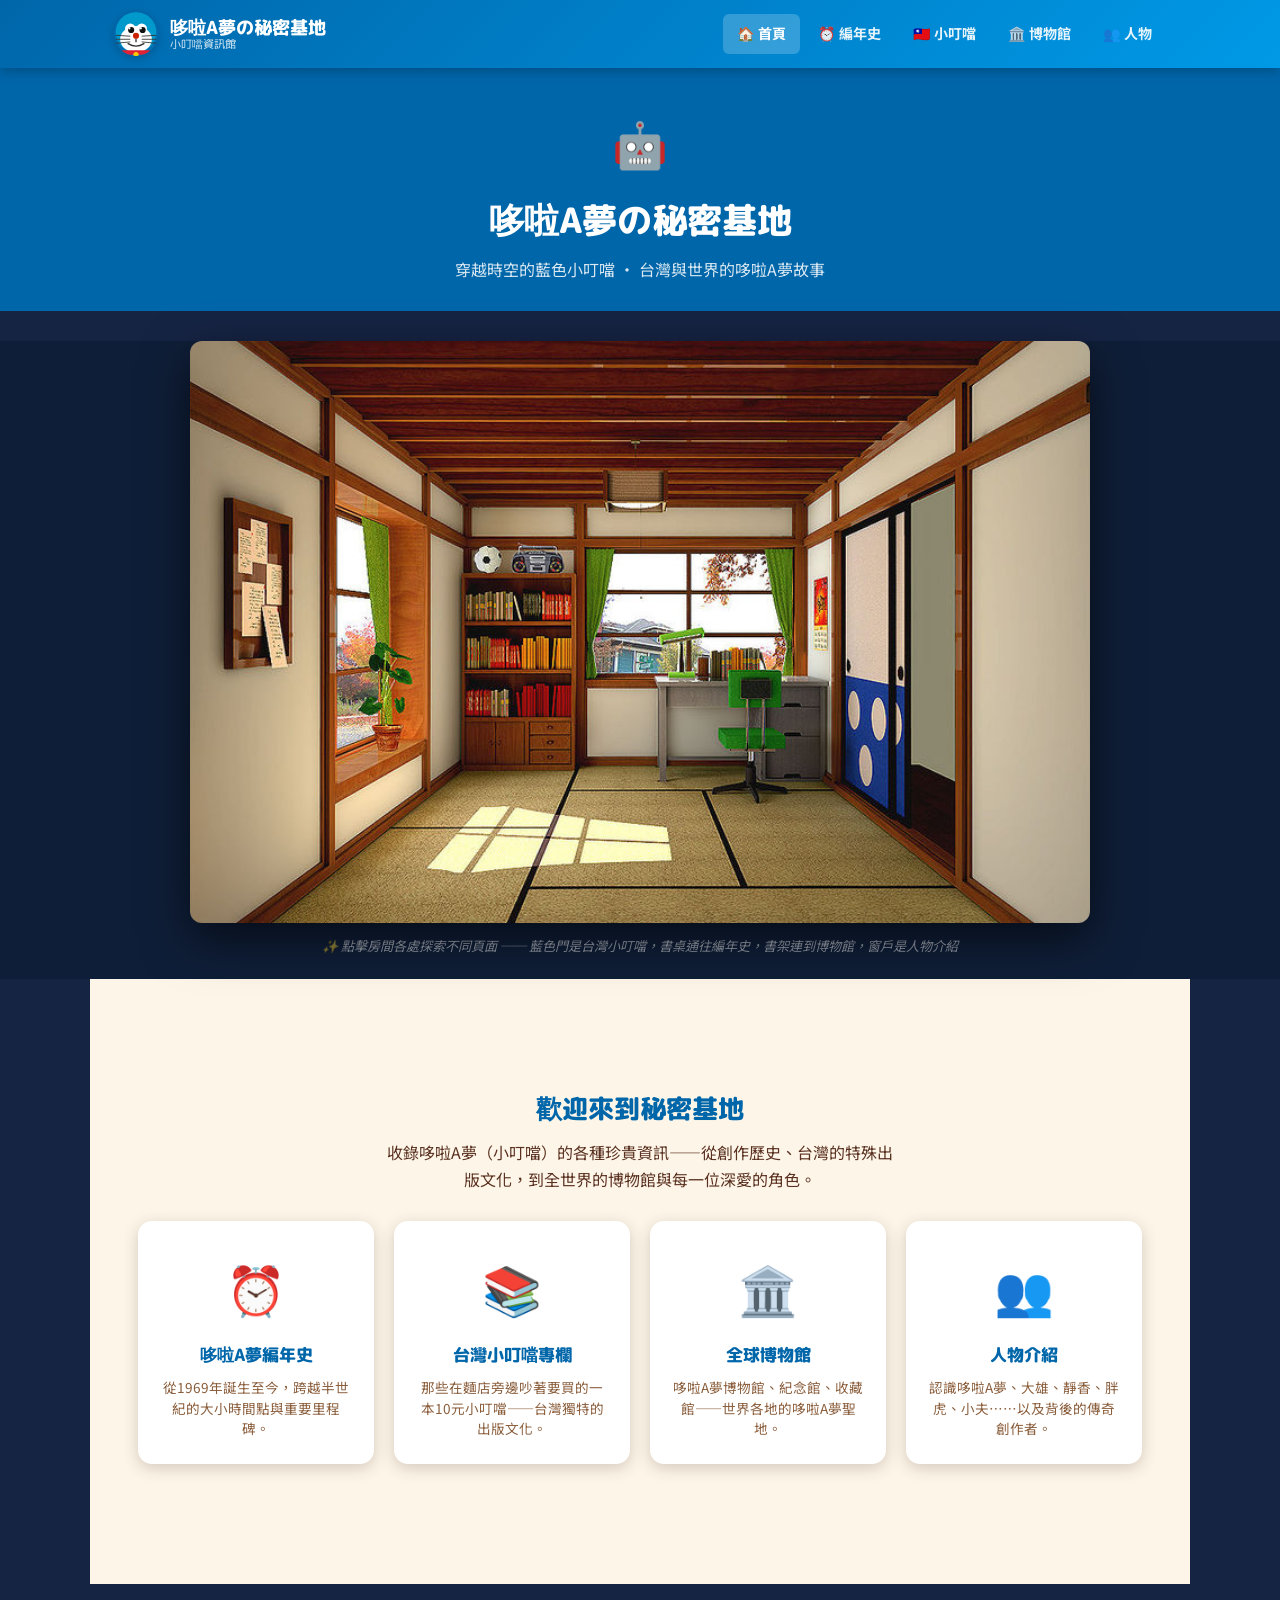
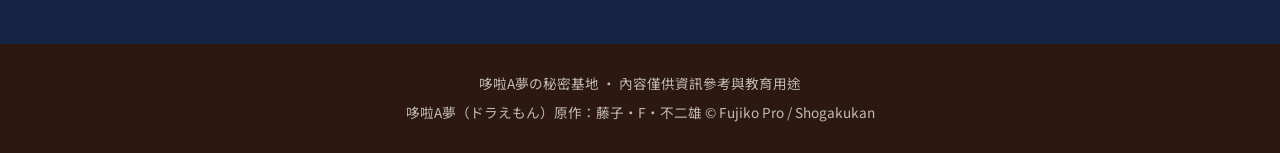
==== commit 46492869: "更新首頁大雄房間為真實照片互動熱區、哆啦A夢 SVG logo/favicon、博物館展覽頁照片多樣化 Co-Authored-By: Claude Sonnet 4.6 <noreply@anthr" ====
--- a/index.html
+++ b/index.html
@@ -2,510 +2,14 @@
 <html lang="zh-TW">
 <head>
 <meta charset="UTF-8">
+<link rel="icon" type="image/svg+xml" href="favicon.svg">
 <meta name="viewport" content="width=device-width, initial-scale=1.0">
 <title>哆啦A夢の秘密基地 — 小叮噹資訊館</title>
 <link rel="stylesheet" href="css/style.css">
 <style>
-body { background: #2a1a0e; }
+body { background: #162444; }
 
-/* ── ROOM WRAPPER ─────────────────────────── */
-.room-wrapper {
-  max-width: 900px;
-  margin: 30px auto 0;
-  border-radius: 12px;
-  overflow: hidden;
-  box-shadow: 0 16px 48px rgba(0,0,0,0.6);
-  position: relative;
-}
-
-/* ── CEILING ──────────────────────────────── */
-.room-ceiling {
-  background: #2a1206;
-  height: 38px;
-  display: flex;
-  align-items: flex-end;
-  padding: 0 12px;
-  gap: 22px;
-  border-bottom: 4px solid #1a0c04;
-}
-.ceiling-beam {
-  flex: 1;
-  height: 28px;
-  background: linear-gradient(90deg, #1a0a04 0%, #3d1e08 40%, #2a1206 100%);
-  border-radius: 0 0 3px 3px;
-  border-left: 2px solid #1a0a04;
-  border-right: 2px solid #1a0a04;
-}
-.ceiling-light {
-  position: absolute;
-  top: 16px;
-  left: 50%;
-  transform: translateX(-50%);
-  width: 60px;
-  height: 22px;
-  background: #d4c090;
-  border-radius: 3px;
-  box-shadow: 0 0 12px rgba(255,220,120,0.3);
-}
-
-/* ── WALL AREA ────────────────────────────── */
-.room-wall {
-  display: flex;
-  background: #f0e4cc;
-  min-height: 300px;
-  align-items: stretch;
-  border-bottom: 6px solid #8b5e3c;
-}
-
-/* ── LEFT SHOJI PANEL ─────────────────────── */
-.left-panel {
-  width: 88px;
-  flex-shrink: 0;
-  background: #f5ede0;
-  border-right: 6px solid #7a4e2d;
-  position: relative;
-  display: flex;
-  flex-direction: column;
-}
-.shoji-top {
-  flex: 1;
-  border: 5px solid #7a4e2d;
-  border-bottom: 3px solid #7a4e2d;
-  margin: 6px 6px 0;
-  display: grid;
-  grid-template-columns: 1fr 1fr;
-  grid-template-rows: 1fr 1fr 1fr;
-  gap: 3px;
-  padding: 3px;
-  background: #7a4e2d;
-}
-.shoji-pane {
-  background: rgba(230,245,255,0.7);
-}
-/* sunlight through left window */
-.shoji-top::after {
-  content: '';
-  position: absolute;
-  top: 20px;
-  left: 0;
-  width: 100%;
-  height: 100%;
-  background: linear-gradient(135deg, rgba(255,220,120,0.15) 0%, transparent 60%);
-  pointer-events: none;
-}
-.left-plant {
-  height: 44px;
-  background: #8b5e3c;
-  border-top: 3px solid #5c3a1e;
-  display: flex;
-  align-items: flex-end;
-  justify-content: center;
-  padding-bottom: 4px;
-}
-.plant-emoji { font-size: 28px; line-height: 1; }
-
-/* notes pinned to left wall (outside shoji) */
-.wall-notes {
-  position: absolute;
-  top: 10px;
-  left: -44px;
-  width: 38px;
-}
-.wall-note {
-  background: #ffe99a;
-  width: 30px;
-  height: 36px;
-  margin-bottom: 4px;
-  box-shadow: 1px 2px 4px rgba(0,0,0,0.15);
-  transform: rotate(-2deg);
-  font-size: 5px;
-  padding: 3px;
-  color: #555;
-  line-height: 1.5;
-  border-top: 3px solid #cc2222;
-}
-
-/* ── BOOKSHELF ────────────────────────────── */
-.bookshelf-section {
-  width: 130px;
-  flex-shrink: 0;
-  background: linear-gradient(180deg, #a06030 0%, #8b5020 100%);
-  border-right: 5px solid #5c3010;
-  border-left: 3px solid #6b3818;
-  display: flex;
-  flex-direction: column;
-  cursor: pointer;
-  transition: filter 0.2s;
-  text-decoration: none;
-}
-.bookshelf-section:hover { filter: brightness(1.1); }
-
-.shelf-top-deco {
-  padding: 8px 6px 4px;
-  display: flex;
-  align-items: flex-end;
-  gap: 6px;
-  border-bottom: 3px solid #5c3010;
-  background: linear-gradient(180deg, #a06030 0%, #8b5020 100%);
-}
-.deco-ball { font-size: 20px; line-height: 1; }
-.deco-radio { font-size: 18px; line-height: 1; }
-
-.shelf-books {
-  flex: 1;
-  padding: 5px 4px;
-  display: flex;
-  flex-direction: column;
-  gap: 3px;
-  border-bottom: 4px solid #5c3010;
-}
-.shelf-row {
-  display: flex;
-  gap: 2px;
-  align-items: flex-end;
-  background: rgba(0,0,0,0.08);
-  padding: 3px 4px;
-  border-radius: 2px;
-}
-.book-spine {
-  border-radius: 1px 0 0 1px;
-  flex-shrink: 0;
-}
-
-.shelf-drawers {
-  padding: 5px 8px;
-  display: flex;
-  flex-direction: column;
-  gap: 4px;
-  background: linear-gradient(180deg, #6b3a18, #5c3010);
-}
-.mini-drawer {
-  height: 16px;
-  background: linear-gradient(90deg, #a06030, #c48050);
-  border-radius: 2px;
-  border: 1px solid #5c3010;
-  position: relative;
-}
-.mini-drawer::after {
-  content: '';
-  position: absolute;
-  left: 50%;
-  top: 50%;
-  transform: translate(-50%, -50%);
-  width: 16px;
-  height: 4px;
-  background: #5c3010;
-  border-radius: 2px;
-}
-
-.shelf-nav-hint {
-  font-size: 0.62rem;
-  color: rgba(255,255,255,0.8);
-  text-align: center;
-  padding: 3px 4px;
-  font-weight: 700;
-  background: rgba(0,0,0,0.2);
-}
-
-/* ── CENTER WINDOW ────────────────────────── */
-.center-window {
-  flex: 1;
-  display: flex;
-  background: #f0e4cc;
-  position: relative;
-  overflow: hidden;
-}
-.curtain {
-  width: 28px;
-  flex-shrink: 0;
-  z-index: 2;
-  position: relative;
-}
-.curtain-left {
-  background: linear-gradient(90deg, #2d6b2d 0%, #3a8a3a 60%, #2d6b2d 100%);
-  border-right: 2px solid #1a4a1a;
-}
-.curtain-right {
-  background: linear-gradient(90deg, #2d6b2d 0%, #3a8a3a 40%, #2d6b2d 100%);
-  border-left: 2px solid #1a4a1a;
-}
-.curtain::before {
-  content: '';
-  position: absolute;
-  top: 0;
-  left: 0;
-  right: 0;
-  bottom: 0;
-  background: repeating-linear-gradient(
-    180deg,
-    transparent 0px,
-    transparent 14px,
-    rgba(0,0,0,0.08) 14px,
-    rgba(0,0,0,0.08) 16px
-  );
-}
-.window-view {
-  flex: 1;
-  background: linear-gradient(180deg, #87ceeb 0%, #b0dcf0 40%, #6da86d 70%, #4a7a4a 100%);
-  border: 5px solid #8b6040;
-  border-top: 8px solid #8b6040;
-  display: flex;
-  align-items: flex-end;
-  justify-content: center;
-  position: relative;
-  overflow: hidden;
-}
-/* autumn trees outside */
-.outside-tree {
-  position: absolute;
-  bottom: 0;
-}
-.tree-trunk {
-  width: 10px;
-  background: #5c3a1e;
-  border-radius: 3px 3px 0 0;
-  margin: 0 auto;
-}
-.tree-top {
-  border-radius: 50% 50% 40% 40%;
-  margin-bottom: -4px;
-}
-.outside-house {
-  position: absolute;
-  bottom: 12px;
-  left: 20%;
-  width: 40px;
-  height: 30px;
-  background: #4488cc;
-  border-radius: 0;
-}
-.outside-house::before {
-  content: '';
-  position: absolute;
-  bottom: 100%;
-  left: -8px;
-  width: 0;
-  height: 0;
-  border-left: 28px solid transparent;
-  border-right: 28px solid transparent;
-  border-bottom: 18px solid #2266aa;
-}
-/* window frame crossbar */
-.window-view::after {
-  content: '';
-  position: absolute;
-  top: 50%;
-  left: -5px;
-  right: -5px;
-  height: 6px;
-  background: #8b6040;
-  transform: translateY(-50%);
-}
-.window-view::before {
-  content: '';
-  position: absolute;
-  left: 50%;
-  top: -8px;
-  bottom: -8px;
-  width: 6px;
-  background: #8b6040;
-  transform: translateX(-50%);
-}
-
-/* sunlight on floor from center window */
-.sunlight-rect {
-  position: absolute;
-  bottom: 0;
-  left: 50%;
-  transform: translateX(-50%);
-  width: 80px;
-  height: 80px;
-  background: rgba(255,220,120,0.18);
-  clip-path: polygon(15% 0%, 85% 0%, 100% 100%, 0% 100%);
-}
-
-/* ── DESK AREA ────────────────────────────── */
-.desk-section {
-  width: 110px;
-  flex-shrink: 0;
-  background: #f0e4cc;
-  display: flex;
-  flex-direction: column;
-  padding: 10px 6px 0;
-  border-left: 3px solid rgba(0,0,0,0.06);
-  cursor: pointer;
-  text-decoration: none;
-  transition: filter 0.2s;
-}
-.desk-section:hover { filter: brightness(0.95); }
-.desk-top-surface {
-  background: linear-gradient(180deg, #e8e8e8 0%, #d8d8d8 100%);
-  border-radius: 4px 4px 0 0;
-  height: 18px;
-  border: 1px solid #bbb;
-  border-bottom: 3px solid #999;
-  display: flex;
-  align-items: center;
-  padding: 0 6px;
-  gap: 5px;
-}
-.desk-lamp { font-size: 12px; }
-.desk-books-stack {
-  display: flex;
-  gap: 1px;
-  align-items: flex-end;
-  height: 22px;
-}
-.d-book {
-  width: 6px;
-  border-radius: 1px 0 0 1px;
-}
-
-.desk-body {
-  flex: 1;
-  background: linear-gradient(180deg, #e0e0e0 0%, #cccccc 100%);
-  border: 1px solid #bbb;
-  border-top: none;
-  display: flex;
-  align-items: center;
-  justify-content: center;
-  position: relative;
-}
-.desk-chair {
-  position: absolute;
-  bottom: -20px;
-  left: 50%;
-  transform: translateX(-50%);
-  font-size: 28px;
-  filter: hue-rotate(90deg) saturate(2);
-}
-.desk-nav-hint {
-  font-size: 0.6rem;
-  color: #888;
-  text-align: center;
-  padding: 3px 2px;
-  font-weight: 700;
-}
-
-/* ── DORAEMON BLUE DOOR ───────────────────── */
-.doraemon-door-wrap {
-  width: 94px;
-  flex-shrink: 0;
-  background: #0088cc;
-  border-left: 5px solid #005588;
-  display: flex;
-  flex-direction: column;
-  cursor: pointer;
-  text-decoration: none;
-  transition: all 0.3s ease;
-  position: relative;
-  overflow: hidden;
-  animation: door-glow 3s ease-in-out infinite;
-}
-@keyframes door-glow {
-  0%,100% { box-shadow: inset 0 0 20px rgba(0,150,255,0.2); }
-  50% { box-shadow: inset 0 0 40px rgba(0,180,255,0.4), 0 0 20px rgba(0,150,255,0.3); }
-}
-.doraemon-door-wrap:hover {
-  background: #00aaee;
-  filter: brightness(1.12);
-}
-/* Door rail/track at top */
-.door-track {
-  height: 10px;
-  background: #003366;
-  border-bottom: 2px solid #002244;
-}
-/* Three white circles (Doraemon-style) */
-.door-circles {
-  flex: 1;
-  display: flex;
-  flex-direction: column;
-  align-items: center;
-  justify-content: center;
-  gap: 12px;
-  padding: 16px 0;
-}
-.door-circle {
-  width: 34px;
-  height: 34px;
-  background: white;
-  border-radius: 50%;
-  box-shadow: 0 2px 8px rgba(0,0,0,0.2);
-  transition: transform 0.3s;
-}
-.doraemon-door-wrap:hover .door-circle {
-  transform: scale(1.08);
-}
-.door-label {
-  display: block;
-  color: rgba(255,255,255,0.9);
-  font-size: 0.68rem;
-  font-weight: 800;
-  text-align: center;
-  padding: 8px 4px;
-  background: rgba(0,0,0,0.2);
-  letter-spacing: 0.05em;
-  font-family: 'M PLUS Rounded 1c', sans-serif;
-}
-
-/* ── TATAMI FLOOR ─────────────────────────── */
-.room-floor {
-  height: 90px;
-  background:
-    repeating-linear-gradient(
-      0deg,
-      #c4b484 0px, #c4b484 59px,
-      #a89060 59px, #a89060 62px
-    ),
-    repeating-linear-gradient(
-      90deg,
-      transparent 0px, transparent 119px,
-      rgba(0,0,0,0.12) 119px, rgba(0,0,0,0.12) 122px
-    );
-  background-color: #c4b484;
-  border-top: 4px solid #8b6a30;
-  position: relative;
-}
-
-/* Sunlight patch on floor */
-.floor-sunlight {
-  position: absolute;
-  top: 5px;
-  left: 10%;
-  width: 22%;
-  height: 80px;
-  background: rgba(255, 220, 120, 0.18);
-  transform: skewX(8deg);
-  pointer-events: none;
-}
-
-/* ── ROOM LABELS ──────────────────────────── */
-.room-nav-label {
-  position: absolute;
-  background: rgba(0,0,0,0.55);
-  color: white;
-  font-size: 0.65rem;
-  font-weight: 800;
-  padding: 3px 8px;
-  border-radius: 10px;
-  pointer-events: none;
-  opacity: 0;
-  transition: opacity 0.2s;
-  white-space: nowrap;
-  font-family: 'M PLUS Rounded 1c', sans-serif;
-  z-index: 10;
-}
-.bookshelf-section:hover .room-nav-label,
-.desk-section:hover .room-nav-label {
-  opacity: 1;
-}
-
-/* ── INTRO & CARDS (below room) ───────────── */
-.room-below {
-  background: #1a1005;
-  padding: 0 0 10px;
-}
+.room-below { background: #0f1e38; padding: 0 0 10px; }
 .room-hint {
   text-align: center;
   font-size: 0.82rem;
@@ -514,11 +18,7 @@
   font-style: italic;
 }
 .content-wrap { background: var(--cream); }
-
-.section-intro {
-  text-align: center;
-  padding: 32px 0 28px;
-}
+.section-intro { text-align: center; padding: 32px 0 28px; }
 .section-intro h2 {
   font-family: 'M PLUS Rounded 1c', sans-serif;
   font-size: 1.6rem;
@@ -526,21 +26,48 @@
   color: var(--blue-dark);
   margin-bottom: 8px;
 }
-.section-intro p {
-  color: var(--text-mid);
-  max-width: 520px;
-  margin: 0 auto;
+.section-intro p { color: var(--text-mid); max-width: 520px; margin: 0 auto; }
+
+/* ── PHOTO ROOM ── */
+.room-photo-wrap {
+  max-width: 900px;
+  margin: 30px auto 0;
+  border-radius: 12px;
+  overflow: hidden;
+  box-shadow: 0 16px 48px rgba(0,0,0,0.6);
+  position: relative;
 }
-
-@media (max-width: 640px) {
-  .left-panel { width: 48px; }
-  .bookshelf-section { width: 80px; }
-  .desk-section { width: 70px; }
-  .doraemon-door-wrap { width: 60px; }
-  .door-circle { width: 24px; height: 24px; }
-  .room-floor { height: 60px; }
-  .door-circles { gap: 8px; }
+.room-photo-img { width: 100%; display: block; }
+.room-hotspot {
+  position: absolute;
+  border: 2px solid transparent;
+  border-radius: 8px;
+  transition: all 0.25s;
+  text-decoration: none;
 }
+.room-hotspot:hover {
+  background: rgba(0,153,204,0.18);
+  border-color: rgba(0,200,255,0.65);
+  box-shadow: 0 0 16px rgba(0,153,204,0.35);
+}
+.room-hotspot-label {
+  position: absolute;
+  bottom: calc(100% + 6px);
+  left: 50%;
+  transform: translateX(-50%);
+  background: rgba(0,0,0,0.82);
+  color: white;
+  padding: 5px 14px;
+  border-radius: 20px;
+  font-size: 0.75rem;
+  font-weight: 800;
+  white-space: nowrap;
+  opacity: 0;
+  transition: opacity 0.2s;
+  pointer-events: none;
+  font-family: 'M PLUS Rounded 1c', sans-serif;
+}
+.room-hotspot:hover .room-hotspot-label { opacity: 1; }
 </style>
 </head>
 <body>
@@ -570,142 +97,32 @@
 
 <!-- ── THE ROOM ── -->
 <div class="room-below">
-  <div class="room-wrapper">
+  <div class="room-photo-wrap">
+    <img src="room-nobita.jpg" alt="大雄的房間" class="room-photo-img">
 
-    <!-- Ceiling -->
-    <div class="room-ceiling">
-      <div class="ceiling-beam"></div>
-      <div class="ceiling-beam"></div>
-      <div class="ceiling-beam"></div>
-      <div class="ceiling-beam"></div>
-      <div class="ceiling-light"></div>
-    </div>
+    <!-- Bookshelf → Museums -->
+    <a href="museums.html" class="room-hotspot" style="left:23%;width:18%;top:15%;height:72%;" title="博物館">
+      <span class="room-hotspot-label">🏛️ 博物館</span>
+    </a>
 
-    <!-- Wall contents -->
-    <div class="room-wall">
+    <!-- Center window → Characters -->
+    <a href="characters.html" class="room-hotspot" style="left:41%;width:20%;top:5%;height:80%;" title="人物介紹">
+      <span class="room-hotspot-label">👥 人物介紹</span>
+    </a>
 
-      <!-- 1. Left shoji panel + plant -->
-      <div class="left-panel">
-        <div class="shoji-top">
-          <div class="shoji-pane"></div><div class="shoji-pane"></div>
-          <div class="shoji-pane"></div><div class="shoji-pane"></div>
-          <div class="shoji-pane"></div><div class="shoji-pane"></div>
-        </div>
-        <div class="left-plant">
-          <span class="plant-emoji">🌿</span>
-        </div>
-      </div>
+    <!-- Desk → Chronicle (Time Machine) -->
+    <a href="chronicle.html" class="room-hotspot" style="left:57%;width:19%;top:22%;height:60%;" title="哆啦A夢編年史">
+      <span class="room-hotspot-label">⏰ 哆啦A夢編年史</span>
+    </a>
 
-      <!-- 2. Bookshelf → characters -->
-      <a href="characters.html" class="bookshelf-section" title="人物介紹">
-        <div class="shelf-top-deco">
-          <span class="deco-ball">⚽</span>
-          <span class="deco-radio">📻</span>
-        </div>
-        <div class="shelf-books">
-          <div class="shelf-row">
-            <div class="book-spine" style="width:10px;height:44px;background:#cc3333"></div>
-            <div class="book-spine" style="width:8px;height:38px;background:#3388cc"></div>
-            <div class="book-spine" style="width:10px;height:48px;background:#dd8800"></div>
-            <div class="book-spine" style="width:8px;height:40px;background:#cc3333"></div>
-            <div class="book-spine" style="width:9px;height:42px;background:#dd4400"></div>
-            <div class="book-spine" style="width:10px;height:46px;background:#3366aa"></div>
-            <div class="book-spine" style="width:8px;height:36px;background:#cc3333"></div>
-            <div class="book-spine" style="width:10px;height:44px;background:#cc8800"></div>
-          </div>
-          <div class="shelf-row">
-            <div class="book-spine" style="width:9px;height:40px;background:#226622"></div>
-            <div class="book-spine" style="width:10px;height:46px;background:#cc3333"></div>
-            <div class="book-spine" style="width:8px;height:36px;background:#cc8800"></div>
-            <div class="book-spine" style="width:11px;height:50px;background:#3388cc"></div>
-            <div class="book-spine" style="width:9px;height:42px;background:#aa2222"></div>
-            <div class="book-spine" style="width:8px;height:38px;background:#ccaa00"></div>
-            <div class="book-spine" style="width:10px;height:44px;background:#226622"></div>
-          </div>
-          <div class="shelf-row">
-            <div class="book-spine" style="width:10px;height:38px;background:#cc6600"></div>
-            <div class="book-spine" style="width:8px;height:44px;background:#cc3333"></div>
-            <div class="book-spine" style="width:10px;height:40px;background:#3355aa"></div>
-            <div class="book-spine" style="width:9px;height:36px;background:#aa1111"></div>
-            <div class="book-spine" style="width:8px;height:48px;background:#ddaa00"></div>
-            <div class="book-spine" style="width:10px;height:42px;background:#cc3333"></div>
-            <div class="book-spine" style="width:9px;height:38px;background:#226622"></div>
-          </div>
-        </div>
-        <div class="shelf-drawers">
-          <div class="mini-drawer"></div>
-          <div class="mini-drawer"></div>
-          <div class="mini-drawer"></div>
-        </div>
-        <div class="shelf-nav-hint">👥 人物介紹</div>
-      </a>
-
-      <!-- 3. Center window with curtains + outside view → Museums -->
-      <a href="museums.html" class="center-window" style="text-decoration:none; display:flex; position:relative;" title="博物館">
-        <div class="curtain curtain-left"></div>
-        <div class="window-view">
-          <!-- outside: autumn trees + house -->
-          <div class="outside-house"></div>
-          <div class="outside-tree" style="left:55%; bottom:0">
-            <div class="tree-top" style="width:38px;height:46px;background:#cc6622;"></div>
-            <div class="tree-trunk" style="height:18px;"></div>
-          </div>
-          <div class="outside-tree" style="right:10%; bottom:0">
-            <div class="tree-top" style="width:28px;height:36px;background:#aa4411;"></div>
-            <div class="tree-trunk" style="height:14px;"></div>
-          </div>
-          <div class="outside-tree" style="left:5%; bottom:0">
-            <div class="tree-top" style="width:22px;height:30px;background:#dd8833;"></div>
-            <div class="tree-trunk" style="height:12px;"></div>
-          </div>
-          <!-- sunlight beam -->
-          <div class="sunlight-rect"></div>
-          <!-- hover label -->
-          <div style="position:absolute;bottom:8px;left:50%;transform:translateX(-50%);background:rgba(0,0,0,0.5);color:white;font-size:0.65rem;font-weight:800;padding:3px 10px;border-radius:10px;white-space:nowrap;font-family:'M PLUS Rounded 1c',sans-serif;pointer-events:none;">🏛️ 博物館</div>
-        </div>
-        <div class="curtain curtain-right"></div>
-      </a>
-
-      <!-- 4. Desk area → Taiwan column -->
-      <a href="taiwan.html" class="desk-section" title="台灣小叮噹">
-        <div style="font-size:0.62rem;color:#777;text-align:center;font-weight:700;padding:4px 2px;font-family:'M PLUS Rounded 1c',sans-serif;">📖 小叮噹</div>
-        <div class="desk-top-surface">
-          <span class="desk-lamp">🔦</span>
-          <div class="desk-books-stack">
-            <div class="d-book" style="height:18px;background:#3388cc"></div>
-            <div class="d-book" style="height:15px;background:#cc3333"></div>
-            <div class="d-book" style="height:20px;background:#226622"></div>
-          </div>
-        </div>
-        <div class="desk-body" style="height:100px; position:relative;">
-          <!-- chair below desk -->
-          <div style="font-size:0.55rem;color:#999;text-align:center;padding:6px 2px;line-height:1.4;">台灣<br>小叮噹<br>專欄</div>
-          <div class="desk-chair">🪑</div>
-        </div>
-      </a>
-
-      <!-- 5. BLUE DORAEMON DOOR → Chronicle (Time Machine) -->
-      <a href="chronicle.html" class="doraemon-door-wrap" title="進入時光機 → 哆啦A夢編年史">
-        <div class="door-track"></div>
-        <div class="door-circles">
-          <div class="door-circle"></div>
-          <div class="door-circle"></div>
-          <div class="door-circle"></div>
-        </div>
-        <span class="door-label">⏰ 時光機<br>編年史</span>
-      </a>
-
-    </div><!-- /room-wall -->
-
-    <!-- Tatami Floor -->
-    <div class="room-floor">
-      <div class="floor-sunlight"></div>
-    </div>
-
-  </div><!-- /room-wrapper -->
+    <!-- Blue door → Taiwan column -->
+    <a href="taiwan.html" class="room-hotspot" style="left:76%;width:16%;top:5%;height:82%;" title="台灣小叮噹">
+      <span class="room-hotspot-label">📖 台灣小叮噹</span>
+    </a>
+  </div>
 
   <div class="room-hint">
-    ✨ 點擊房間各處探索不同頁面 ── 藍色門通往時光機編年史，書架是人物介紹，窗外連到博物館，書桌是台灣小叮噹專欄
+    ✨ 點擊房間各處探索不同頁面 ── 藍色門是台灣小叮噹，書桌通往編年史，書架連到博物館，窗戶是人物介紹
   </div>
 </div>
 
--- a/css/style.css
+++ b/css/style.css
@@ -67,12 +67,12 @@
 .logo-icon {
   width: 44px;
   height: 44px;
-  background: white;
   border-radius: 50%;
+  background: url("data:image/svg+xml,<svg xmlns='http://www.w3.org/2000/svg' viewBox='0 0 100 100'><circle cx='50' cy='46' r='46' fill='rgb(0,153,204)'/><ellipse cx='50' cy='62' rx='36' ry='30' fill='white'/><circle cx='37' cy='38' r='12' fill='white'/><circle cx='39' cy='41' r='7' fill='rgb(17,17,17)'/><circle cx='35' cy='37' r='2.5' fill='white'/><circle cx='63' cy='38' r='12' fill='white'/><circle cx='65' cy='41' r='7' fill='rgb(17,17,17)'/><circle cx='61' cy='37' r='2.5' fill='white'/><circle cx='50' cy='54' r='7' fill='rgb(204,34,0)'/><line x1='50' y1='61' x2='50' y2='69' stroke='rgb(51,51,51)' stroke-width='3'/><path d='M32 72 Q50 83 68 72' fill='none' stroke='rgb(51,51,51)' stroke-width='3' stroke-linecap='round'/><line x1='4' y1='53' x2='37' y2='55' stroke='rgb(51,51,51)' stroke-width='2'/><line x1='4' y1='62' x2='37' y2='62' stroke='rgb(51,51,51)' stroke-width='2'/><line x1='4' y1='71' x2='37' y2='68' stroke='rgb(51,51,51)' stroke-width='2'/><line x1='96' y1='53' x2='63' y2='55' stroke='rgb(51,51,51)' stroke-width='2'/><line x1='96' y1='62' x2='63' y2='62' stroke='rgb(51,51,51)' stroke-width='2'/><line x1='96' y1='71' x2='63' y2='68' stroke='rgb(51,51,51)' stroke-width='2'/><rect x='16' y='87' width='68' height='10' rx='5' fill='rgb(221,34,51)'/><circle cx='50' cy='97' r='6' fill='rgb(255,204,0)'/></svg>") center/cover no-repeat;
   display: flex;
   align-items: center;
   justify-content: center;
-  font-size: 26px;
+  font-size: 0;
   box-shadow: 0 2px 8px rgba(0,0,0,0.2);
 }
 
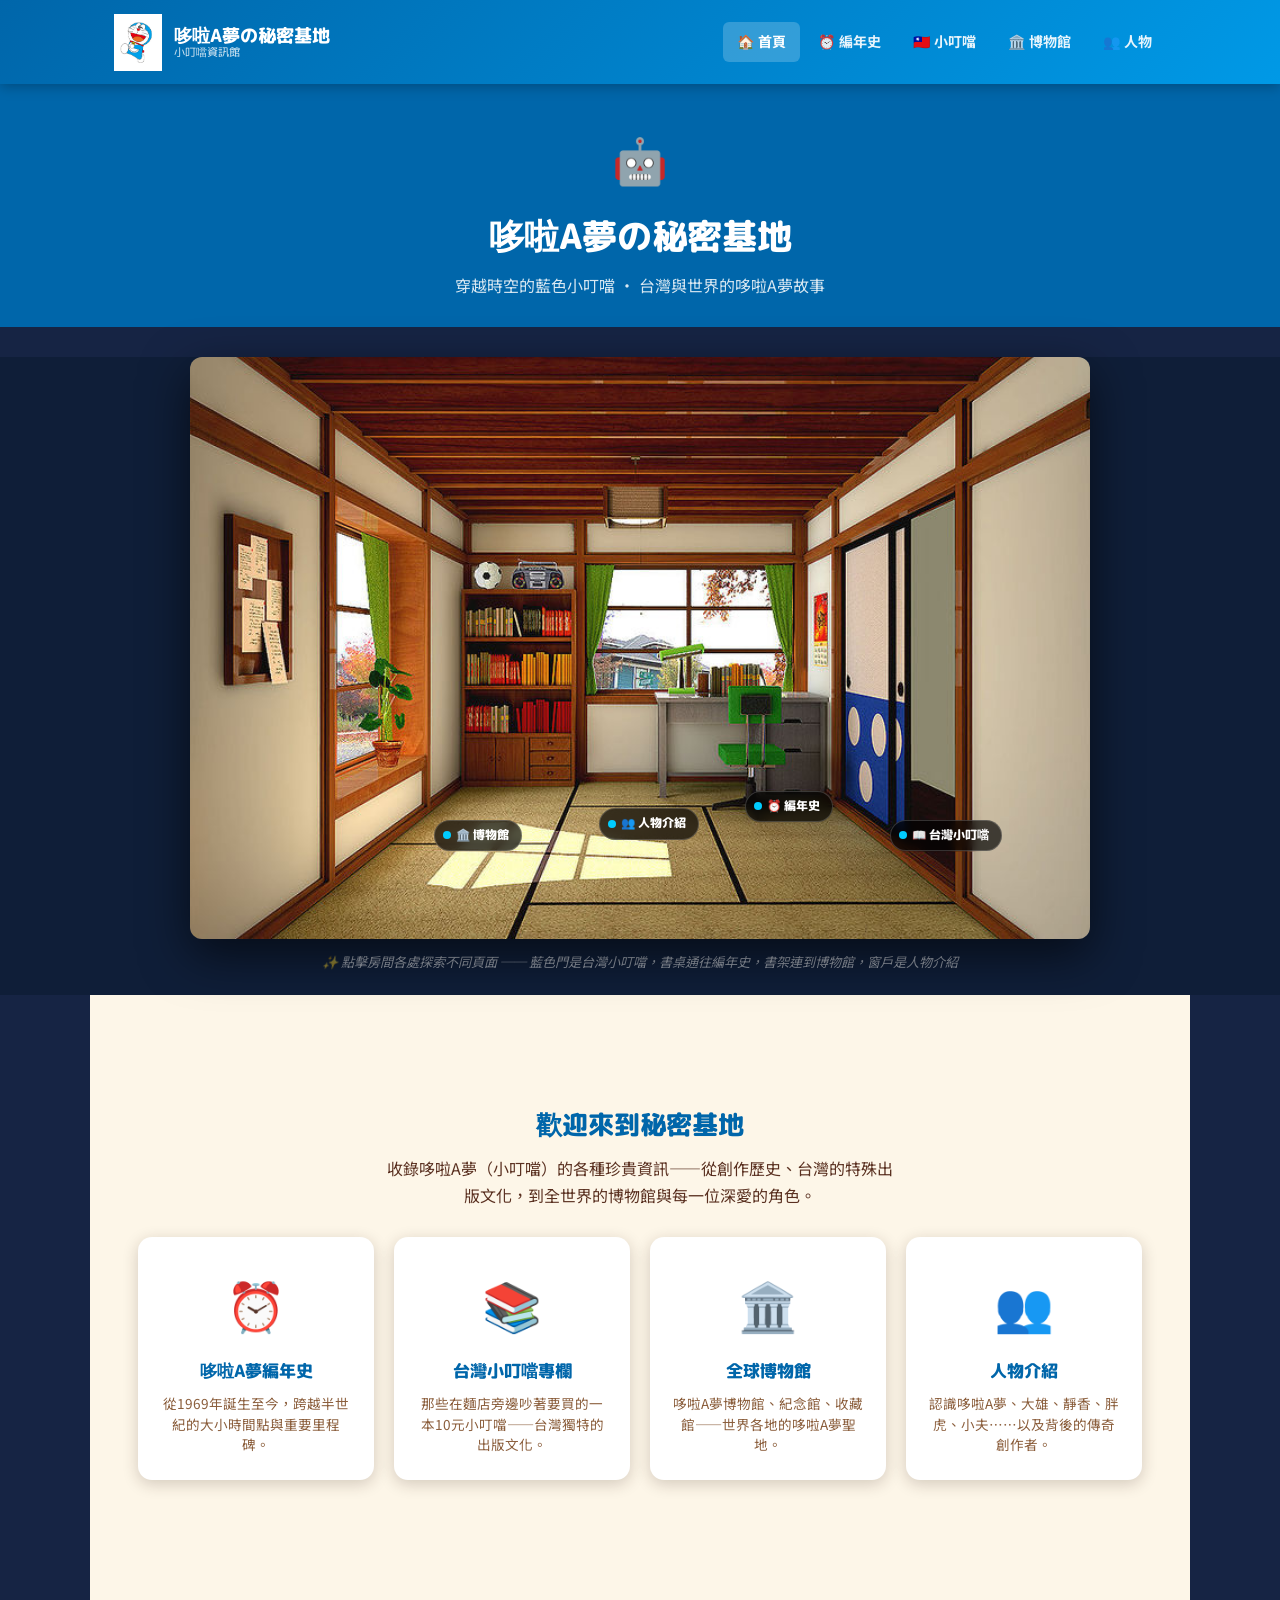
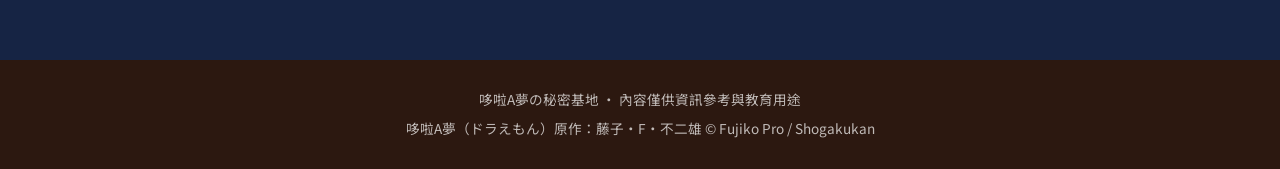
==== commit 93726e99: "新增角色圖片、美化人物頁排版與首頁熱區 - 換上新 logo（哆啦A夢跳躍圖），全站同步 - 補上 9 位角色圖片：哆啦美、大雄媽媽、爸爸、老師、出木杉、小珠、神成先生、小夫媽媽、胖虎媽媽 - 修正小" ====
--- a/index.html
+++ b/index.html
@@ -38,36 +38,63 @@
   position: relative;
 }
 .room-photo-img { width: 100%; display: block; }
+
+/* ── hotspot base ── */
 .room-hotspot {
   position: absolute;
   border: 2px solid transparent;
   border-radius: 8px;
   transition: all 0.25s;
   text-decoration: none;
+  display: flex;
+  align-items: flex-end;
+  justify-content: center;
+  padding-bottom: 10px;
 }
 .room-hotspot:hover {
   background: rgba(0,153,204,0.18);
-  border-color: rgba(0,200,255,0.65);
-  box-shadow: 0 0 16px rgba(0,153,204,0.35);
+  border-color: rgba(0,200,255,0.7);
+  box-shadow: 0 0 20px rgba(0,153,204,0.4);
 }
-.room-hotspot-label {
-  position: absolute;
-  bottom: calc(100% + 6px);
-  left: 50%;
-  transform: translateX(-50%);
-  background: rgba(0,0,0,0.82);
+
+/* ── always-visible badge ── */
+.room-hotspot-badge {
+  display: flex;
+  align-items: center;
+  gap: 5px;
+  background: rgba(0,0,0,0.68);
+  backdrop-filter: blur(4px);
   color: white;
-  padding: 5px 14px;
+  padding: 5px 12px 5px 8px;
   border-radius: 20px;
-  font-size: 0.75rem;
+  font-size: 0.72rem;
   font-weight: 800;
   white-space: nowrap;
-  opacity: 0;
-  transition: opacity 0.2s;
+  font-family: 'M PLUS Rounded 1c', sans-serif;
+  border: 1px solid rgba(255,255,255,0.18);
+  transition: transform 0.2s, background 0.2s;
   pointer-events: none;
-  font-family: 'M PLUS Rounded 1c', sans-serif;
+  position: relative;
 }
-.room-hotspot:hover .room-hotspot-label { opacity: 1; }
+.room-hotspot:hover .room-hotspot-badge {
+  background: rgba(0,100,180,0.88);
+  transform: scale(1.06);
+  border-color: rgba(0,200,255,0.5);
+}
+
+/* ── pulse dot ── */
+.hotspot-dot {
+  width: 8px;
+  height: 8px;
+  border-radius: 50%;
+  background: #00ccff;
+  flex-shrink: 0;
+  animation: pulse-dot 2s ease-in-out infinite;
+}
+@keyframes pulse-dot {
+  0%, 100% { opacity: 1; transform: scale(1); }
+  50%       { opacity: 0.5; transform: scale(0.7); }
+}
 </style>
 </head>
 <body>
@@ -102,22 +129,22 @@
 
     <!-- Bookshelf → Museums -->
     <a href="museums.html" class="room-hotspot" style="left:23%;width:18%;top:15%;height:72%;" title="博物館">
-      <span class="room-hotspot-label">🏛️ 博物館</span>
+      <span class="room-hotspot-badge"><span class="hotspot-dot"></span>🏛️ 博物館</span>
     </a>
 
     <!-- Center window → Characters -->
     <a href="characters.html" class="room-hotspot" style="left:41%;width:20%;top:5%;height:80%;" title="人物介紹">
-      <span class="room-hotspot-label">👥 人物介紹</span>
+      <span class="room-hotspot-badge"><span class="hotspot-dot"></span>👥 人物介紹</span>
     </a>
 
     <!-- Desk → Chronicle (Time Machine) -->
     <a href="chronicle.html" class="room-hotspot" style="left:57%;width:19%;top:22%;height:60%;" title="哆啦A夢編年史">
-      <span class="room-hotspot-label">⏰ 哆啦A夢編年史</span>
+      <span class="room-hotspot-badge"><span class="hotspot-dot"></span>⏰ 編年史</span>
     </a>
 
     <!-- Blue door → Taiwan column -->
     <a href="taiwan.html" class="room-hotspot" style="left:76%;width:16%;top:5%;height:82%;" title="台灣小叮噹">
-      <span class="room-hotspot-label">📖 台灣小叮噹</span>
+      <span class="room-hotspot-badge"><span class="hotspot-dot"></span>📖 台灣小叮噹</span>
     </a>
   </div>
 
--- a/css/style.css
+++ b/css/style.css
@@ -65,15 +65,14 @@
 }
 
 .logo-icon {
-  width: 44px;
-  height: 44px;
-  border-radius: 50%;
-  background: url("data:image/svg+xml,<svg xmlns='http://www.w3.org/2000/svg' viewBox='0 0 100 100'><circle cx='50' cy='46' r='46' fill='rgb(0,153,204)'/><ellipse cx='50' cy='62' rx='36' ry='30' fill='white'/><circle cx='37' cy='38' r='12' fill='white'/><circle cx='39' cy='41' r='7' fill='rgb(17,17,17)'/><circle cx='35' cy='37' r='2.5' fill='white'/><circle cx='63' cy='38' r='12' fill='white'/><circle cx='65' cy='41' r='7' fill='rgb(17,17,17)'/><circle cx='61' cy='37' r='2.5' fill='white'/><circle cx='50' cy='54' r='7' fill='rgb(204,34,0)'/><line x1='50' y1='61' x2='50' y2='69' stroke='rgb(51,51,51)' stroke-width='3'/><path d='M32 72 Q50 83 68 72' fill='none' stroke='rgb(51,51,51)' stroke-width='3' stroke-linecap='round'/><line x1='4' y1='53' x2='37' y2='55' stroke='rgb(51,51,51)' stroke-width='2'/><line x1='4' y1='62' x2='37' y2='62' stroke='rgb(51,51,51)' stroke-width='2'/><line x1='4' y1='71' x2='37' y2='68' stroke='rgb(51,51,51)' stroke-width='2'/><line x1='96' y1='53' x2='63' y2='55' stroke='rgb(51,51,51)' stroke-width='2'/><line x1='96' y1='62' x2='63' y2='62' stroke='rgb(51,51,51)' stroke-width='2'/><line x1='96' y1='71' x2='63' y2='68' stroke='rgb(51,51,51)' stroke-width='2'/><rect x='16' y='87' width='68' height='10' rx='5' fill='rgb(221,34,51)'/><circle cx='50' cy='97' r='6' fill='rgb(255,204,0)'/></svg>") center/cover no-repeat;
+  width: 48px;
+  height: 60px;
+  background: url("../logo-doraemon.jpg") center/contain no-repeat;
   display: flex;
   align-items: center;
   justify-content: center;
   font-size: 0;
-  box-shadow: 0 2px 8px rgba(0,0,0,0.2);
+  flex-shrink: 0;
 }
 
 .logo-text {
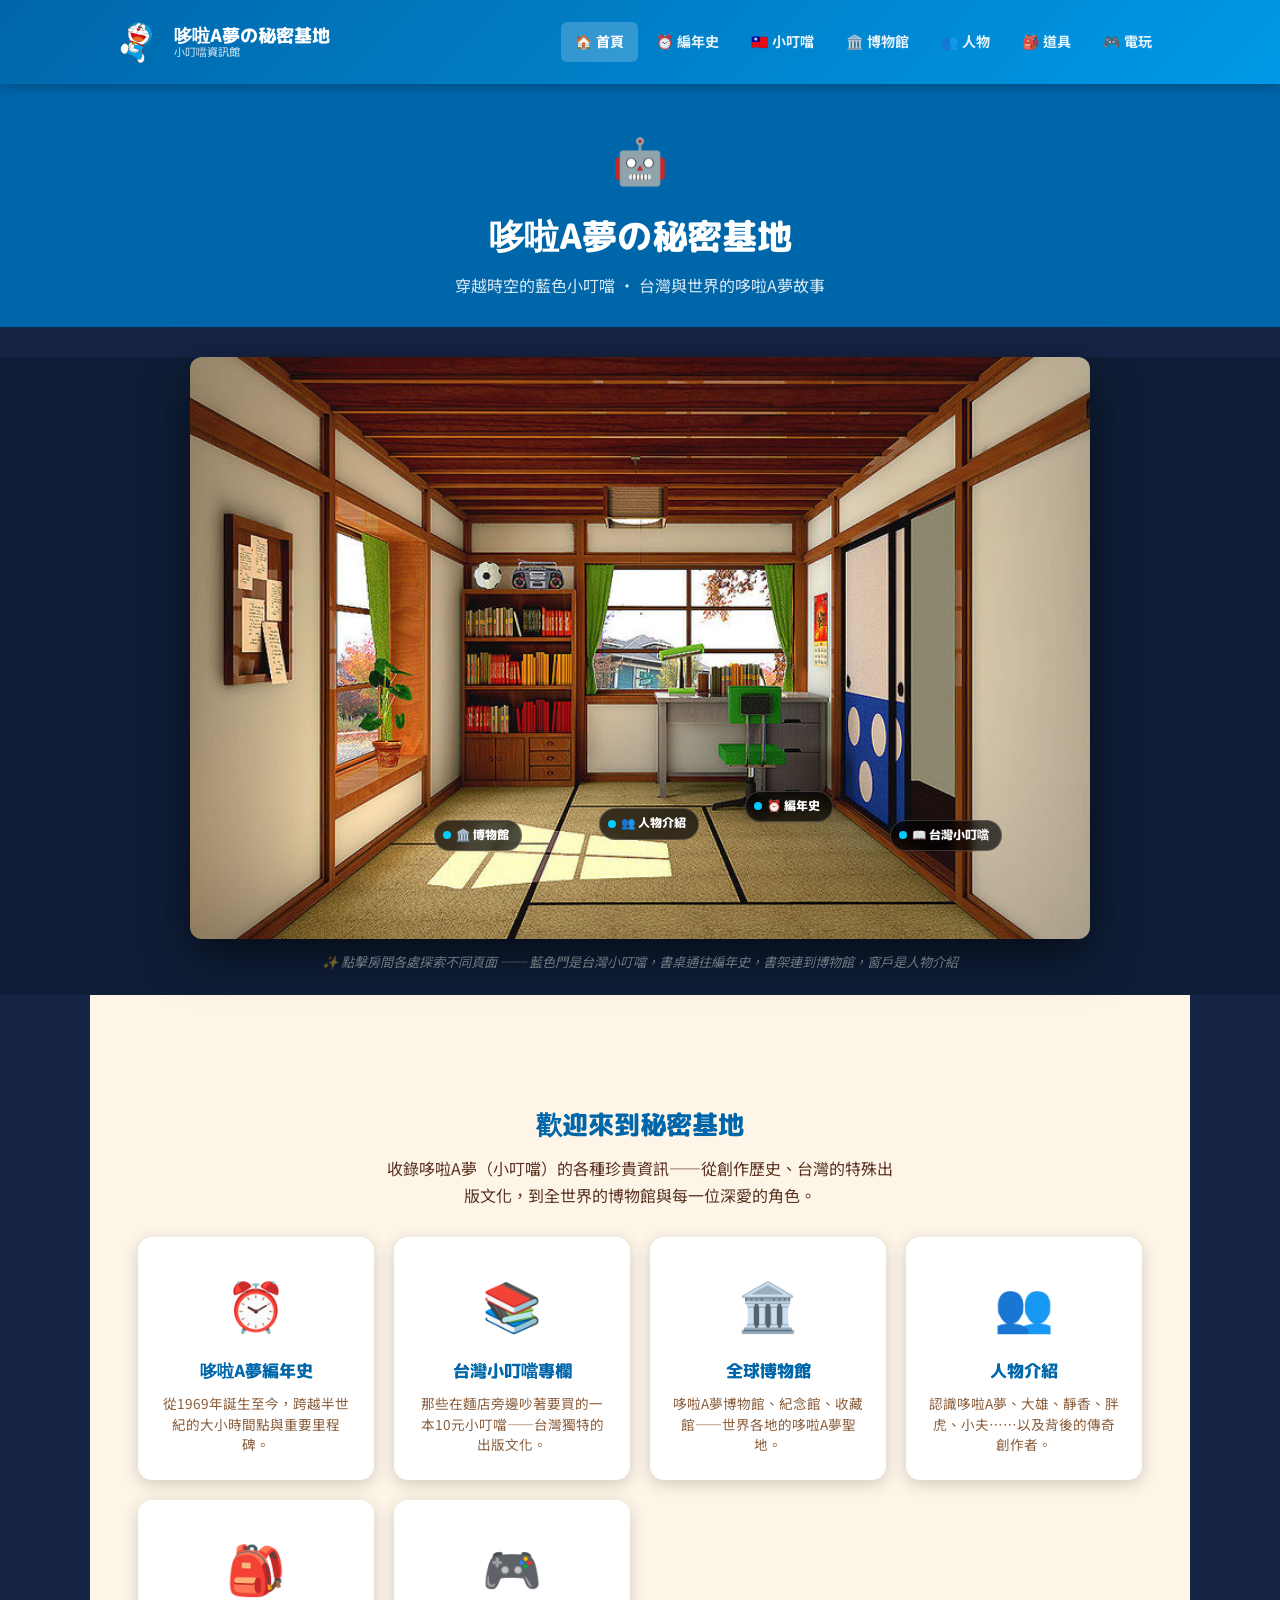
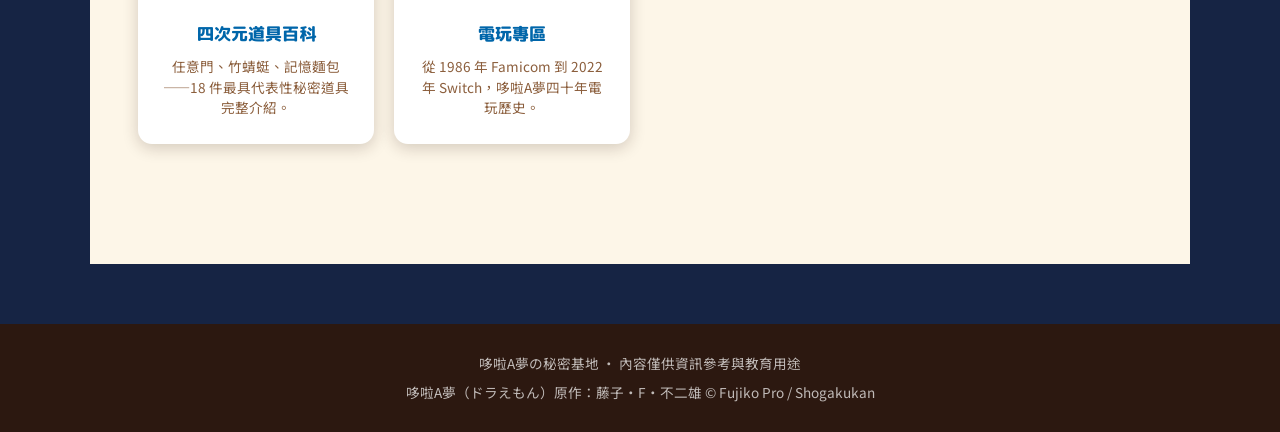
==== commit b22fa43d: "新增道具百科與電玩專區，全站 nav 更新，logo 去背 - 新增 gadgets.html：18 件秘密道具分四類介紹 - 新增 games.html：FC 至 Switch 各平台代表作 - 全" ====
--- a/index.html
+++ b/index.html
@@ -1,4 +1,4 @@
-<!DOCTYPE html>
+﻿<!DOCTYPE html>
 <html lang="zh-TW">
 <head>
 <meta charset="UTF-8">
@@ -111,6 +111,8 @@
       <a href="taiwan.html">🇹🇼 小叮噹</a>
       <a href="museums.html">🏛️ 博物館</a>
       <a href="characters.html">👥 人物</a>
+      <a href="gadgets.html">🎒 道具</a>
+      <a href="games.html">🎮 電玩</a>
     </nav>
   </div>
 </header>
@@ -183,6 +185,16 @@
       <h3>人物介紹</h3>
       <p>認識哆啦A夢、大雄、靜香、胖虎、小夫⋯⋯以及背後的傳奇創作者。</p>
     </a>
+    <a href="gadgets.html" class="nav-card">
+      <span class="nav-card-icon">🎒</span>
+      <h3>四次元道具百科</h3>
+      <p>任意門、竹蜻蜓、記憶麵包——18 件最具代表性秘密道具完整介紹。</p>
+    </a>
+    <a href="games.html" class="nav-card">
+      <span class="nav-card-icon">🎮</span>
+      <h3>電玩專區</h3>
+      <p>從 1986 年 Famicom 到 2022 年 Switch，哆啦A夢四十年電玩歷史。</p>
+    </a>
   </div>
 
 </div>
--- a/css/style.css
+++ b/css/style.css
@@ -67,7 +67,10 @@
 .logo-icon {
   width: 48px;
   height: 60px;
-  background: url("../logo-doraemon.jpg") center/contain no-repeat;
+  background-image: url("../logo-doraemon.png");
+  background-size: contain;
+  background-position: center;
+  background-repeat: no-repeat;
   display: flex;
   align-items: center;
   justify-content: center;
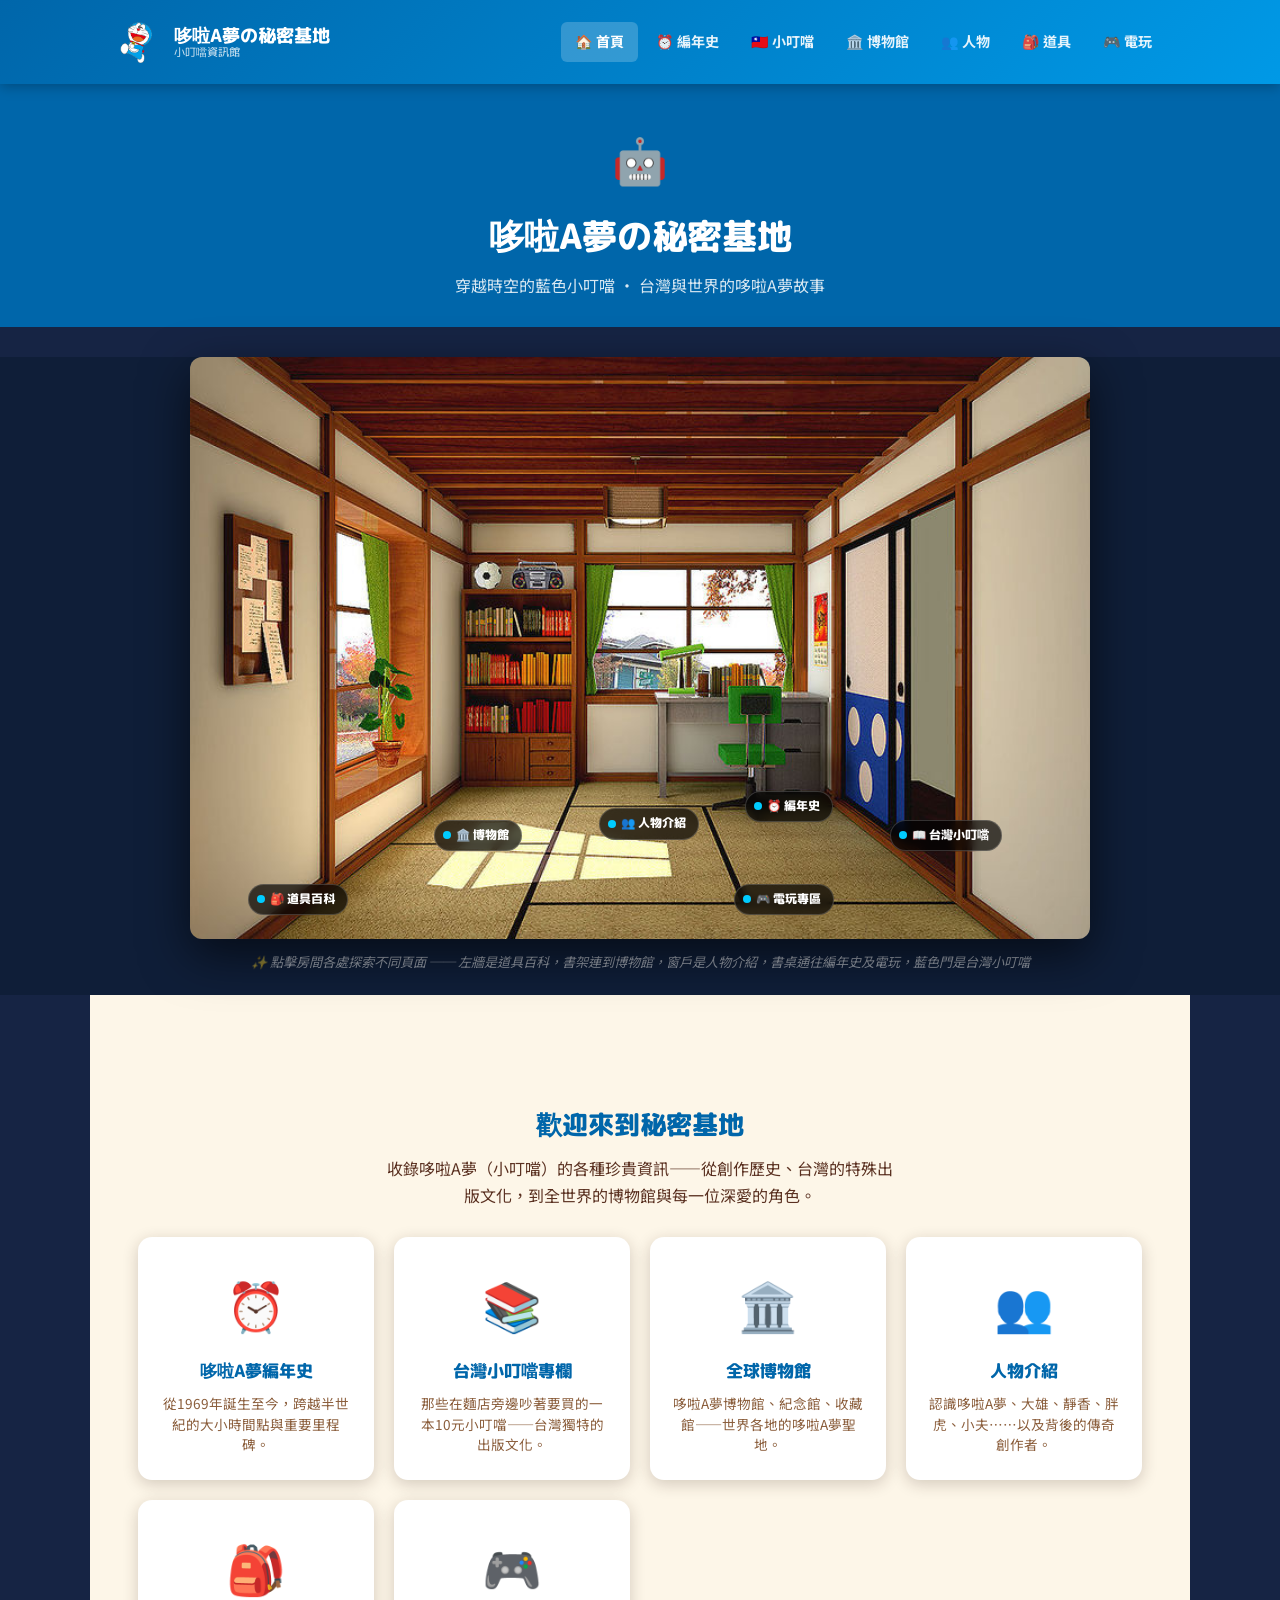
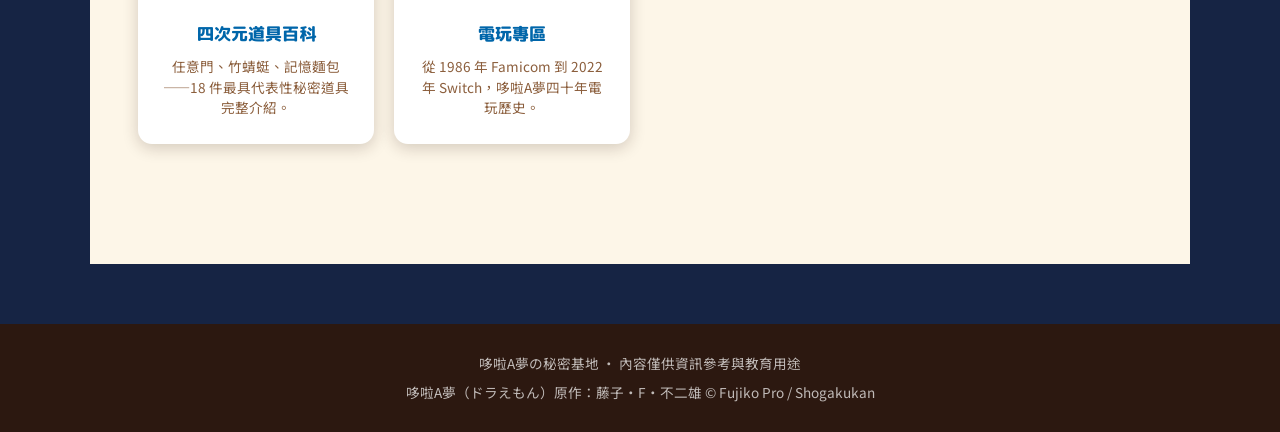
==== commit d2e19985: "@ Add gadgets and games hotspots to homepage room - Add 道具百科 hotspot on left wall area - Add 電玩專區 ho" ====
--- a/index.html
+++ b/index.html
@@ -148,10 +148,20 @@
     <a href="taiwan.html" class="room-hotspot" style="left:76%;width:16%;top:5%;height:82%;" title="台灣小叮噹">
       <span class="room-hotspot-badge"><span class="hotspot-dot"></span>📖 台灣小叮噹</span>
     </a>
+
+    <!-- Left wall → Gadgets -->
+    <a href="gadgets.html" class="room-hotspot" style="left:2%;width:20%;top:38%;height:60%;" title="四次元道具百科">
+      <span class="room-hotspot-badge"><span class="hotspot-dot"></span>🎒 道具百科</span>
+    </a>
+
+    <!-- Floor / desk lower → Games -->
+    <a href="games.html" class="room-hotspot" style="left:57%;width:18%;top:74%;height:24%;" title="電玩專區">
+      <span class="room-hotspot-badge"><span class="hotspot-dot"></span>🎮 電玩專區</span>
+    </a>
   </div>
 
   <div class="room-hint">
-    ✨ 點擊房間各處探索不同頁面 ── 藍色門是台灣小叮噹，書桌通往編年史，書架連到博物館，窗戶是人物介紹
+    ✨ 點擊房間各處探索不同頁面 ── 左牆是道具百科，書架連到博物館，窗戶是人物介紹，書桌通往編年史及電玩，藍色門是台灣小叮噹
   </div>
 </div>
 
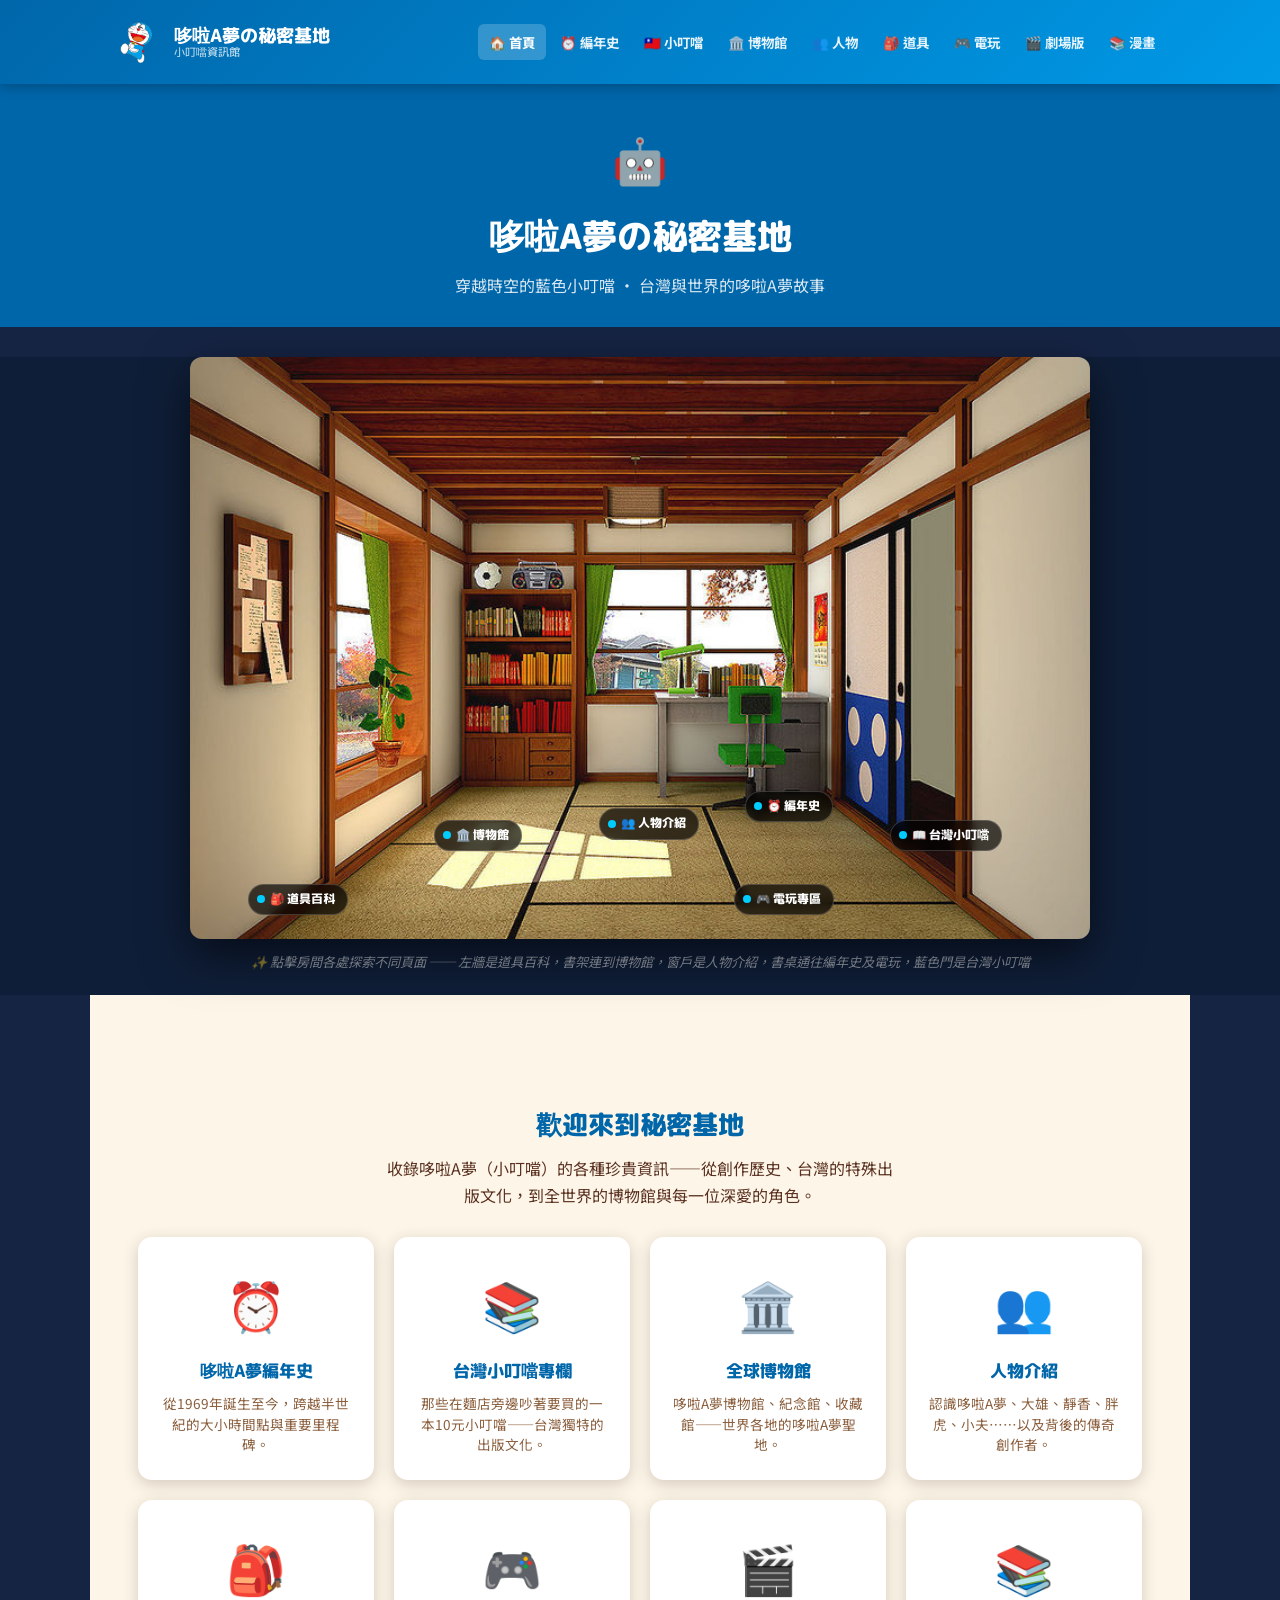
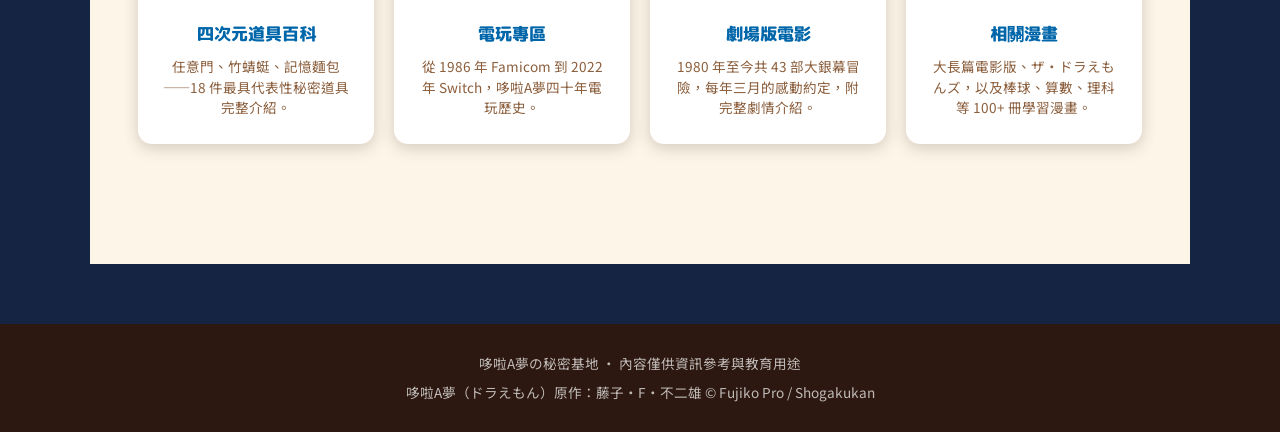
==== commit 5b593ffb: "feat: add movies.html (劇場版) and spinoff-manga.html (相關漫畫) movies.html: - 43 theatrical films from 19" ====
--- a/index.html
+++ b/index.html
@@ -113,6 +113,8 @@
       <a href="characters.html">👥 人物</a>
       <a href="gadgets.html">🎒 道具</a>
       <a href="games.html">🎮 電玩</a>
+      <a href="movies.html">🎬 劇場版</a>
+      <a href="spinoff-manga.html">📚 漫畫</a>
     </nav>
   </div>
 </header>
@@ -205,6 +207,16 @@
       <h3>電玩專區</h3>
       <p>從 1986 年 Famicom 到 2022 年 Switch，哆啦A夢四十年電玩歷史。</p>
     </a>
+    <a href="movies.html" class="nav-card">
+      <span class="nav-card-icon">🎬</span>
+      <h3>劇場版電影</h3>
+      <p>1980 年至今共 43 部大銀幕冒險，每年三月的感動約定，附完整劇情介紹。</p>
+    </a>
+    <a href="spinoff-manga.html" class="nav-card">
+      <span class="nav-card-icon">📚</span>
+      <h3>相關漫畫</h3>
+      <p>大長篇電影版、ザ・ドラえもんズ，以及棒球、算數、理科等 100+ 冊學習漫畫。</p>
+    </a>
   </div>
 
 </div>
--- a/css/style.css
+++ b/css/style.css
@@ -94,14 +94,15 @@
 
 .site-nav {
   display: flex;
-  gap: 4px;
+  flex-wrap: wrap;
+  gap: 3px;
 }
 
 .site-nav a {
   color: rgba(255,255,255,0.9);
-  padding: 8px 14px;
+  padding: 7px 11px;
   border-radius: 6px;
-  font-size: 0.88rem;
+  font-size: 0.84rem;
   font-weight: 700;
   transition: all 0.2s;
   white-space: nowrap;
